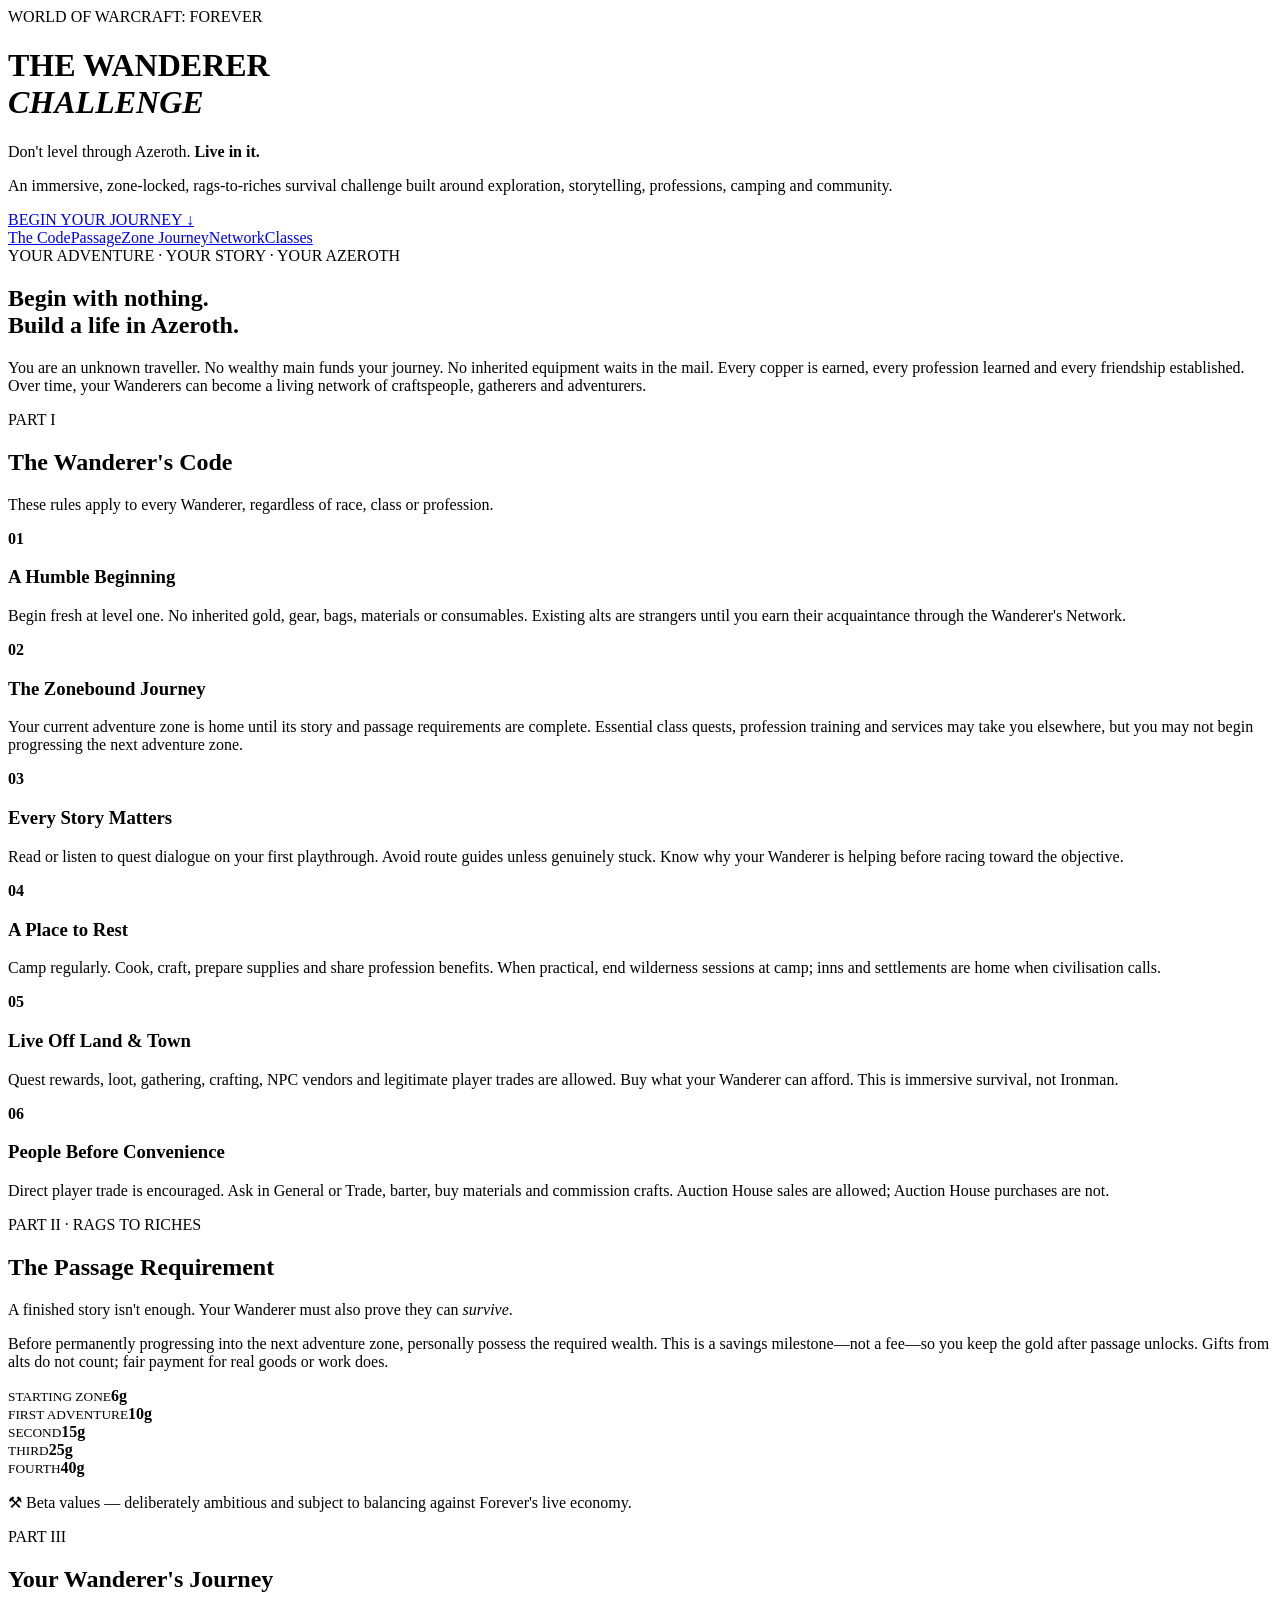
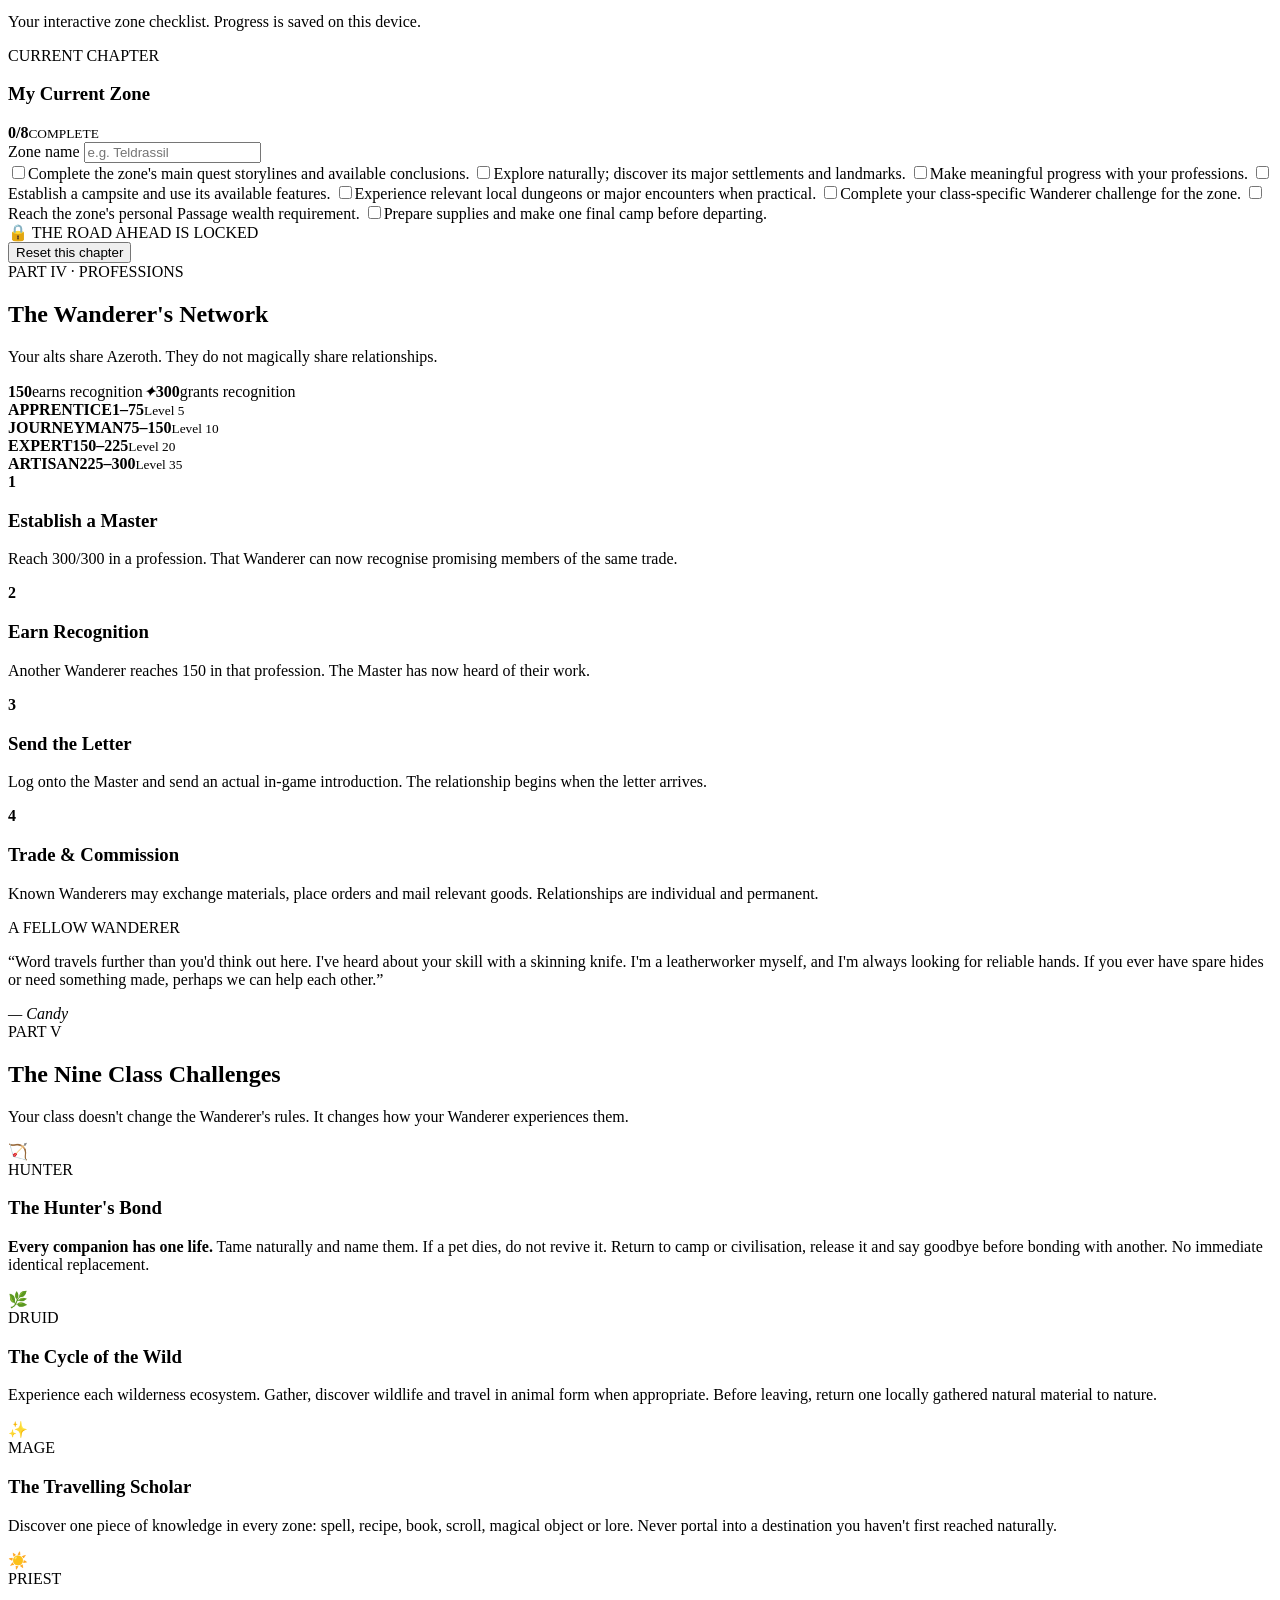
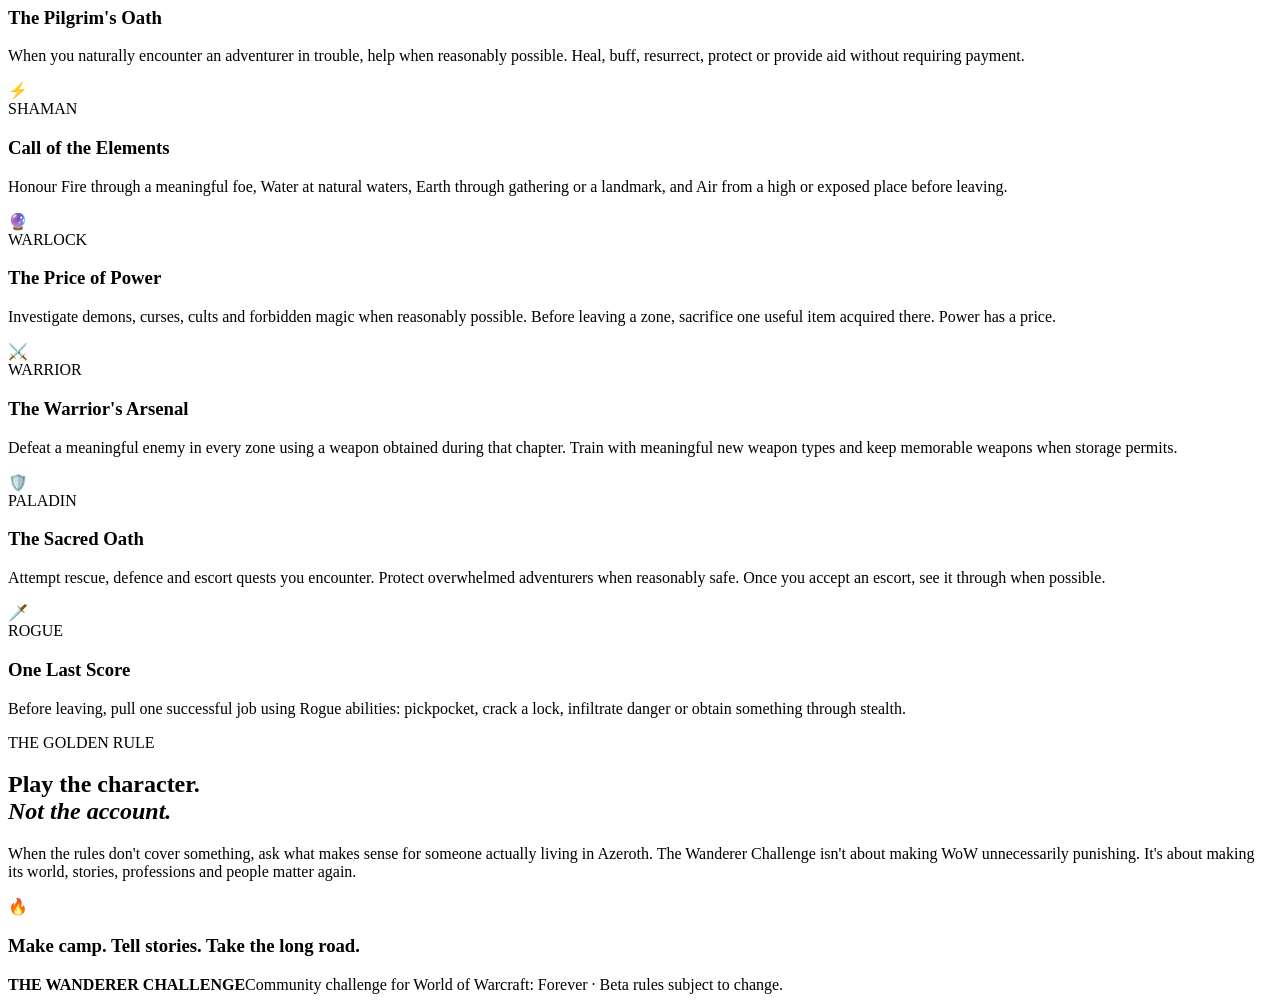
==== index.html @ e0716d0b "Build Wanderer Challenge website" ====
<!doctype html>
<html lang="en"><head><meta charset="utf-8"><meta name="viewport" content="width=device-width,initial-scale=1">
<title>WoW Forever: The Wanderer Challenge</title><meta name="description" content="An immersive, zone-locked, rags-to-riches World of Warcraft: Forever challenge.">
<link rel="stylesheet" href="style.css"></head>
<body>
<header class="hero"><div class="heroShade"></div><div class="heroInner"><span class="eyebrow">WORLD OF WARCRAFT: FOREVER</span><h1>THE WANDERER<br><i>CHALLENGE</i></h1><p class="tag">Don't level through Azeroth. <b>Live in it.</b></p><p class="lede">An immersive, zone-locked, rags-to-riches survival challenge built around exploration, storytelling, professions, camping and community.</p><a class="cta" href="#code">BEGIN YOUR JOURNEY ↓</a></div></header>
<nav><a href="#code">The Code</a><a href="#passage">Passage</a><a href="#journey">Zone Journey</a><a href="#network">Network</a><a href="#classes">Classes</a></nav>
<main>
<section class="intro"><div><span class="kicker">YOUR ADVENTURE · YOUR STORY · YOUR AZEROTH</span><h2>Begin with nothing.<br>Build a life in Azeroth.</h2></div><p>You are an unknown traveller. No wealthy main funds your journey. No inherited equipment waits in the mail. Every copper is earned, every profession learned and every friendship established. Over time, your Wanderers can become a living network of craftspeople, gatherers and adventurers.</p></section>

<section id="code"><div class="sectionHead"><span>PART I</span><h2>The Wanderer's Code</h2><p>These rules apply to every Wanderer, regardless of race, class or profession.</p></div>
<div class="rules">
<article><b>01</b><h3>A Humble Beginning</h3><p>Begin fresh at level one. No inherited gold, gear, bags, materials or consumables. Existing alts are strangers until you earn their acquaintance through the Wanderer's Network.</p></article>
<article><b>02</b><h3>The Zonebound Journey</h3><p>Your current adventure zone is home until its story and passage requirements are complete. Essential class quests, profession training and services may take you elsewhere, but you may not begin progressing the next adventure zone.</p></article>
<article><b>03</b><h3>Every Story Matters</h3><p>Read or listen to quest dialogue on your first playthrough. Avoid route guides unless genuinely stuck. Know why your Wanderer is helping before racing toward the objective.</p></article>
<article><b>04</b><h3>A Place to Rest</h3><p>Camp regularly. Cook, craft, prepare supplies and share profession benefits. When practical, end wilderness sessions at camp; inns and settlements are home when civilisation calls.</p></article>
<article><b>05</b><h3>Live Off Land & Town</h3><p>Quest rewards, loot, gathering, crafting, NPC vendors and legitimate player trades are allowed. Buy what your Wanderer can afford. This is immersive survival, not Ironman.</p></article>
<article><b>06</b><h3>People Before Convenience</h3><p>Direct player trade is encouraged. Ask in General or Trade, barter, buy materials and commission crafts. Auction House sales are allowed; Auction House purchases are not.</p></article>
</div></section>

<section id="passage" class="panel gold"><div class="sectionHead"><span>PART II · RAGS TO RICHES</span><h2>The Passage Requirement</h2></div><p class="big">A finished story isn't enough. Your Wanderer must also prove they can <em>survive</em>.</p><p>Before permanently progressing into the next adventure zone, personally possess the required wealth. This is a savings milestone—not a fee—so you keep the gold after passage unlocks. Gifts from alts do not count; fair payment for real goods or work does.</p>
<div class="wealth"><div><small>STARTING ZONE</small><strong>6g</strong></div><div><small>FIRST ADVENTURE</small><strong>10g</strong></div><div><small>SECOND</small><strong>15g</strong></div><div><small>THIRD</small><strong>25g</strong></div><div><small>FOURTH</small><strong>40g</strong></div></div><p class="note">⚒ Beta values — deliberately ambitious and subject to balancing against Forever's live economy.</p></section>

<section id="journey"><div class="sectionHead"><span>PART III</span><h2>Your Wanderer's Journey</h2><p>Your interactive zone checklist. Progress is saved on this device.</p></div>
<div class="tracker"><div class="trackerTop"><div><span>CURRENT CHAPTER</span><h3 id="zoneTitle">My Current Zone</h3></div><div class="ring"><strong id="count">0/8</strong><small>COMPLETE</small></div></div>
<label class="zoneName">Zone name <input id="zoneInput" placeholder="e.g. Teldrassil"></label>
<div id="checks">
<label><input type="checkbox"><span>Complete the zone's main quest storylines and available conclusions.</span></label>
<label><input type="checkbox"><span>Explore naturally; discover its major settlements and landmarks.</span></label>
<label><input type="checkbox"><span>Make meaningful progress with your professions.</span></label>
<label><input type="checkbox"><span>Establish a campsite and use its available features.</span></label>
<label><input type="checkbox"><span>Experience relevant local dungeons or major encounters when practical.</span></label>
<label><input type="checkbox"><span>Complete your class-specific Wanderer challenge for the zone.</span></label>
<label><input type="checkbox"><span>Reach the zone's personal Passage wealth requirement.</span></label>
<label><input type="checkbox"><span>Prepare supplies and make one final camp before departing.</span></label>
</div><div id="unlock" class="locked">🔒 THE ROAD AHEAD IS LOCKED</div><button id="reset">Reset this chapter</button></div></section>

<section id="network" class="network"><div class="sectionHead"><span>PART IV · PROFESSIONS</span><h2>The Wanderer's Network</h2><p>Your alts share Azeroth. They do not magically share relationships.</p></div>
<div class="motto"><strong>150</strong><span>earns recognition</span><i>✦</i><strong>300</strong><span>grants recognition</span></div>
<div class="tiers"><div><b>APPRENTICE</b><strong>1–75</strong><small>Level 5</small></div><div><b>JOURNEYMAN</b><strong>75–150</strong><small>Level 10</small></div><div><b>EXPERT</b><strong>150–225</strong><small>Level 20</small></div><div><b>ARTISAN</b><strong>225–300</strong><small>Level 35</small></div></div>
<div class="steps"><article><b>1</b><h3>Establish a Master</h3><p>Reach 300/300 in a profession. That Wanderer can now recognise promising members of the same trade.</p></article><article><b>2</b><h3>Earn Recognition</h3><p>Another Wanderer reaches 150 in that profession. The Master has now heard of their work.</p></article><article><b>3</b><h3>Send the Letter</h3><p>Log onto the Master and send an actual in-game introduction. The relationship begins when the letter arrives.</p></article><article><b>4</b><h3>Trade & Commission</h3><p>Known Wanderers may exchange materials, place orders and mail relevant goods. Relationships are individual and permanent.</p></article></div>
<div class="letter"><span>A FELLOW WANDERER</span><p>“Word travels further than you'd think out here. I've heard about your skill with a skinning knife. I'm a leatherworker myself, and I'm always looking for reliable hands. If you ever have spare hides or need something made, perhaps we can help each other.”</p><em>— Candy</em></div></section>

<section id="classes"><div class="sectionHead"><span>PART V</span><h2>The Nine Class Challenges</h2><p>Your class doesn't change the Wanderer's rules. It changes how your Wanderer experiences them.</p></div>
<div class="classGrid">
<article><div>🏹</div><span>HUNTER</span><h3>The Hunter's Bond</h3><p><b>Every companion has one life.</b> Tame naturally and name them. If a pet dies, do not revive it. Return to camp or civilisation, release it and say goodbye before bonding with another. No immediate identical replacement.</p></article>
<article><div>🌿</div><span>DRUID</span><h3>The Cycle of the Wild</h3><p>Experience each wilderness ecosystem. Gather, discover wildlife and travel in animal form when appropriate. Before leaving, return one locally gathered natural material to nature.</p></article>
<article><div>✨</div><span>MAGE</span><h3>The Travelling Scholar</h3><p>Discover one piece of knowledge in every zone: spell, recipe, book, scroll, magical object or lore. Never portal into a destination you haven't first reached naturally.</p></article>
<article><div>☀️</div><span>PRIEST</span><h3>The Pilgrim's Oath</h3><p>When you naturally encounter an adventurer in trouble, help when reasonably possible. Heal, buff, resurrect, protect or provide aid without requiring payment.</p></article>
<article><div>⚡</div><span>SHAMAN</span><h3>Call of the Elements</h3><p>Honour Fire through a meaningful foe, Water at natural waters, Earth through gathering or a landmark, and Air from a high or exposed place before leaving.</p></article>
<article><div>🔮</div><span>WARLOCK</span><h3>The Price of Power</h3><p>Investigate demons, curses, cults and forbidden magic when reasonably possible. Before leaving a zone, sacrifice one useful item acquired there. Power has a price.</p></article>
<article><div>⚔️</div><span>WARRIOR</span><h3>The Warrior's Arsenal</h3><p>Defeat a meaningful enemy in every zone using a weapon obtained during that chapter. Train with meaningful new weapon types and keep memorable weapons when storage permits.</p></article>
<article><div>🛡️</div><span>PALADIN</span><h3>The Sacred Oath</h3><p>Attempt rescue, defence and escort quests you encounter. Protect overwhelmed adventurers when reasonably safe. Once you accept an escort, see it through when possible.</p></article>
<article><div>🗡️</div><span>ROGUE</span><h3>One Last Score</h3><p>Before leaving, pull one successful job using Rogue abilities: pickpocket, crack a lock, infiltrate danger or obtain something through stealth.</p></article>
</div></section>

<section class="final"><span>THE GOLDEN RULE</span><h2>Play the character.<br><i>Not the account.</i></h2><p>When the rules don't cover something, ask what makes sense for someone actually living in Azeroth. The Wanderer Challenge isn't about making WoW unnecessarily punishing. It's about making its world, stories, professions and people matter again.</p><div>🔥</div><h3>Make camp. Tell stories. Take the long road.</h3></section>
</main><footer><b>THE WANDERER CHALLENGE</b><span>Community challenge for World of Warcraft: Forever · Beta rules subject to change.</span></footer>
<script src="script.js"></script></body></html>
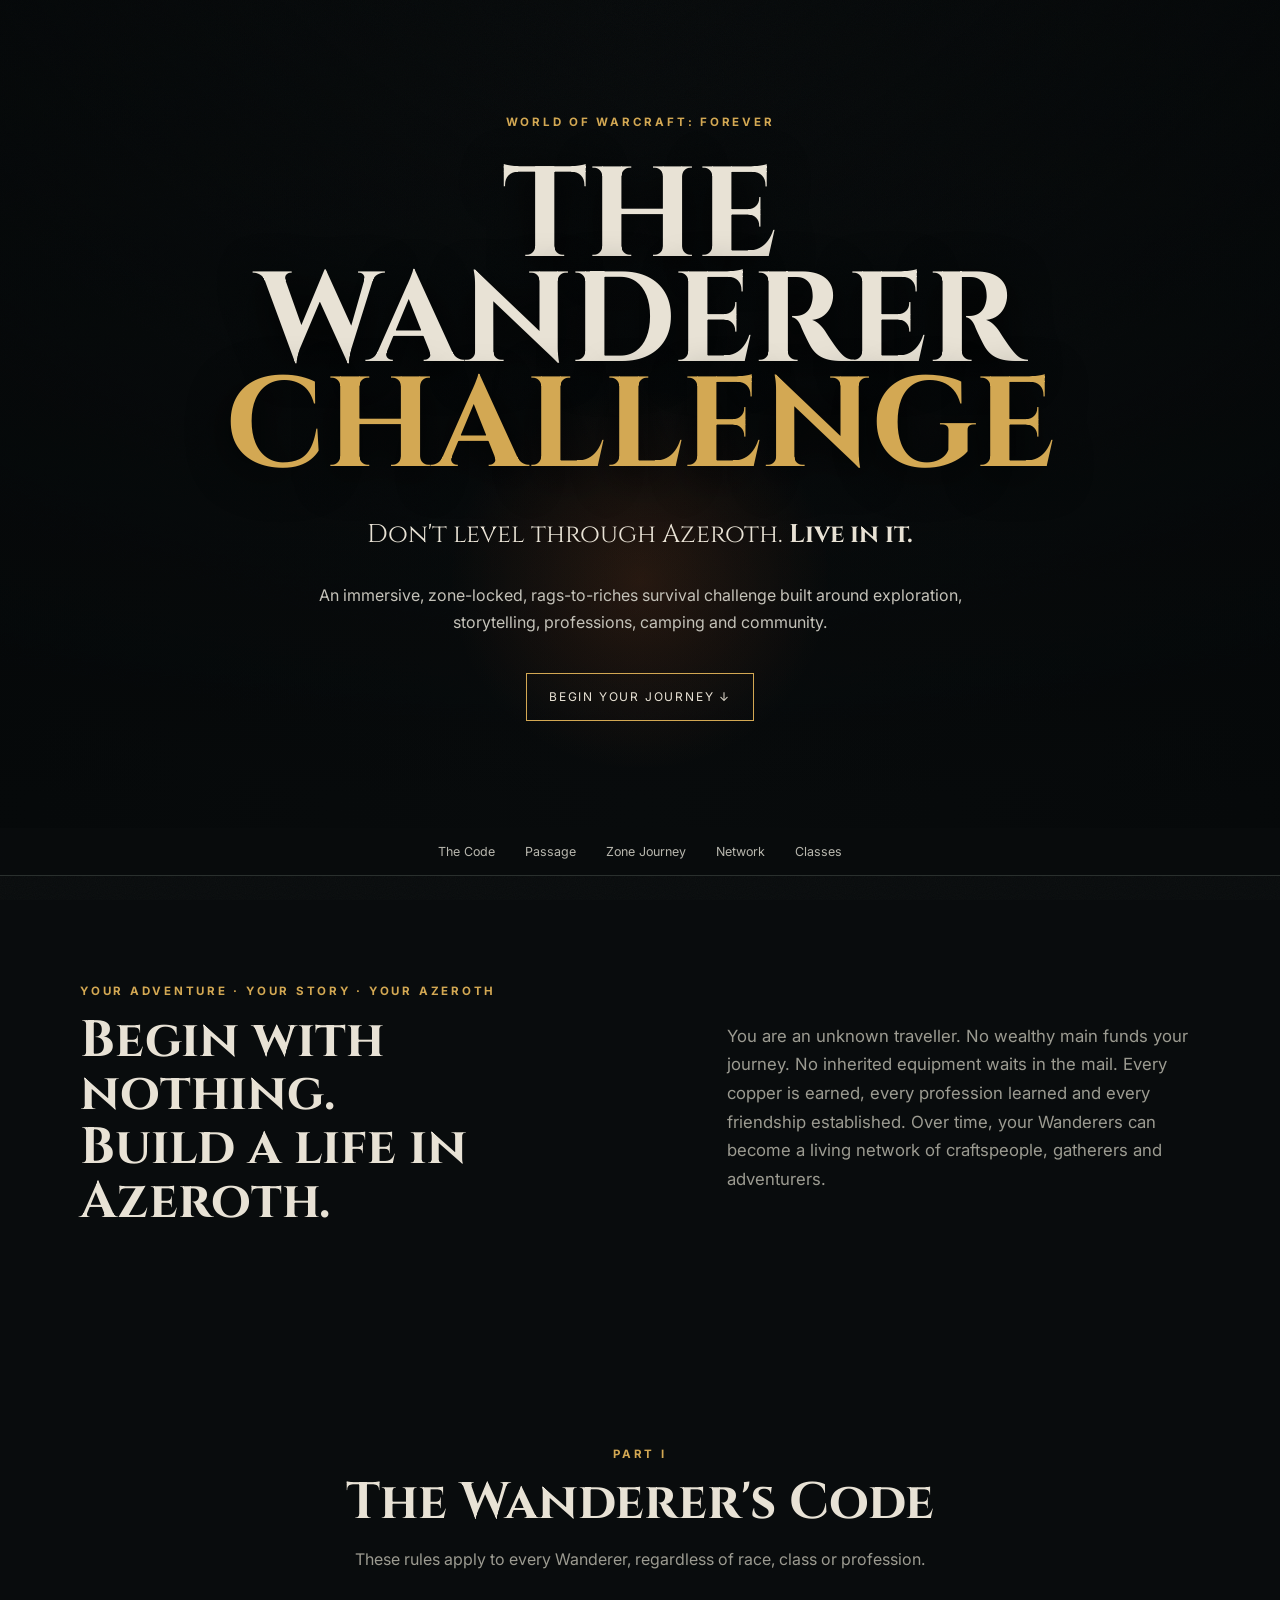
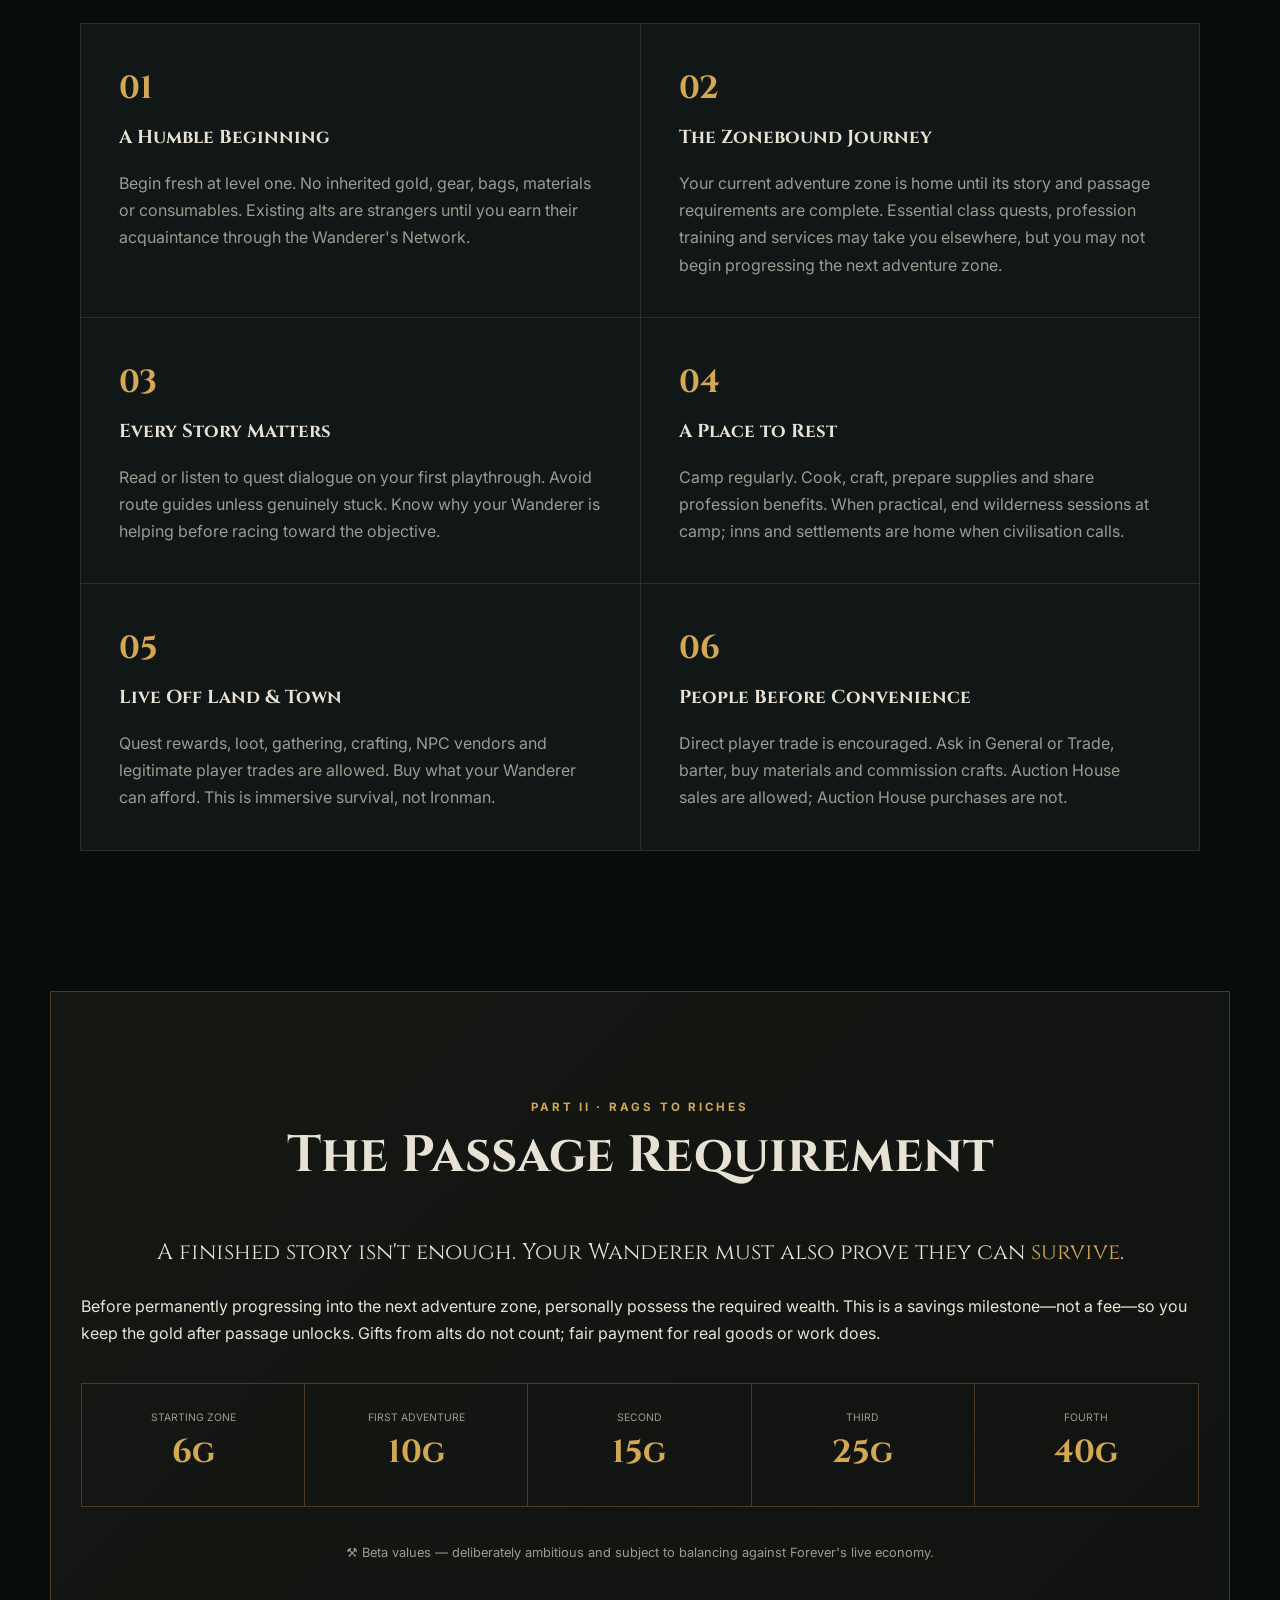
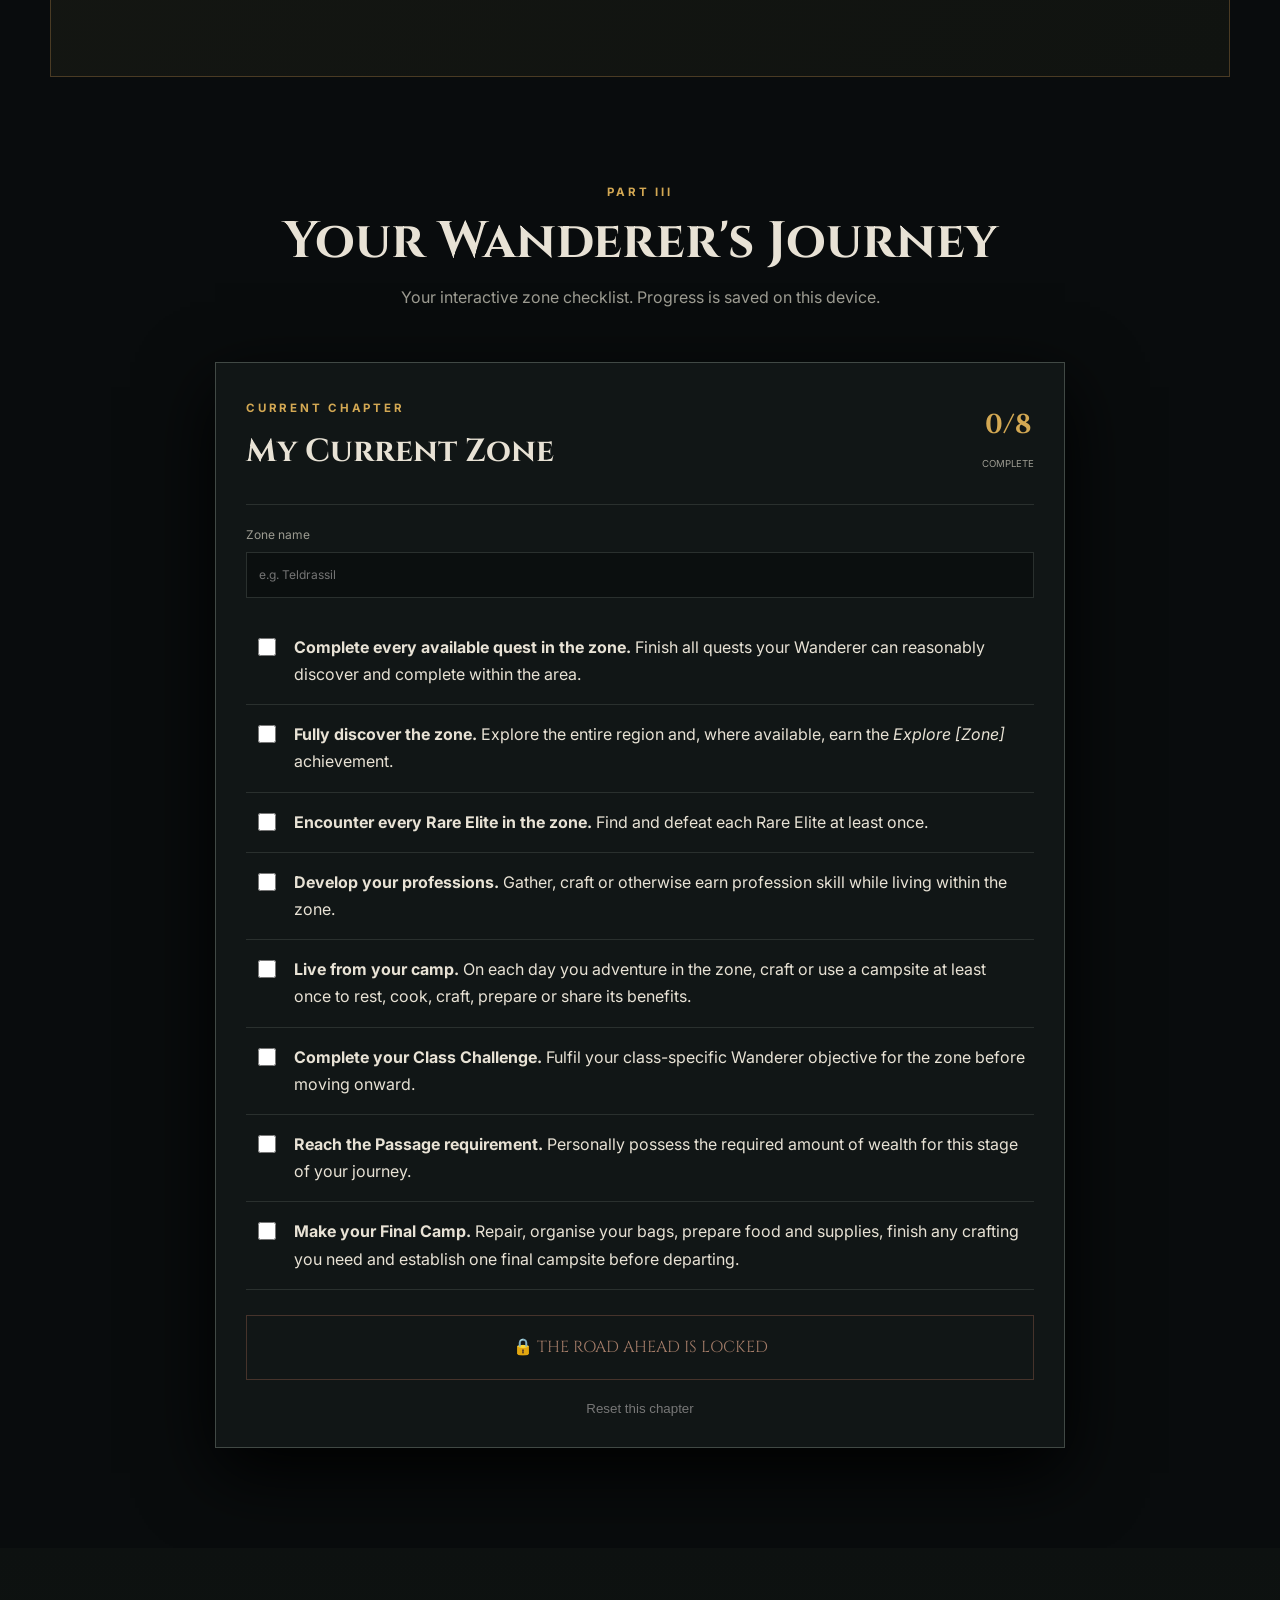
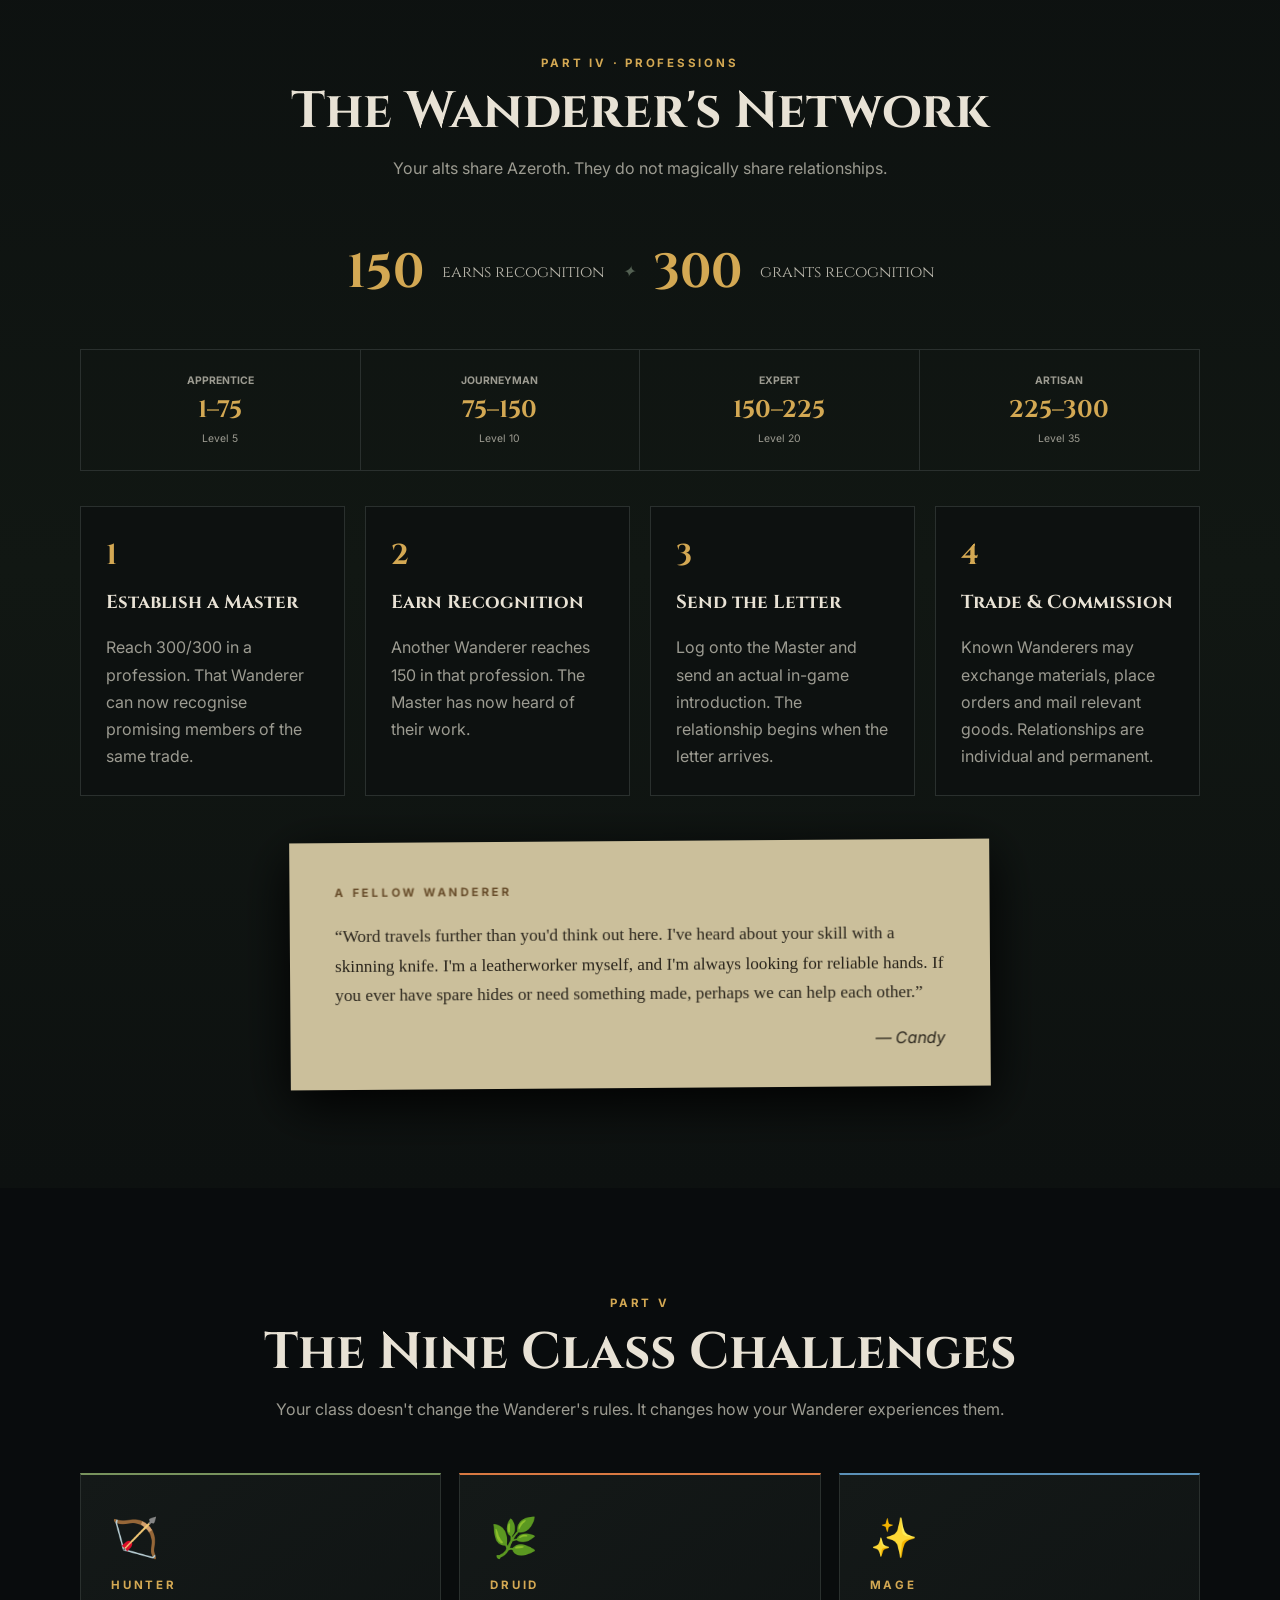
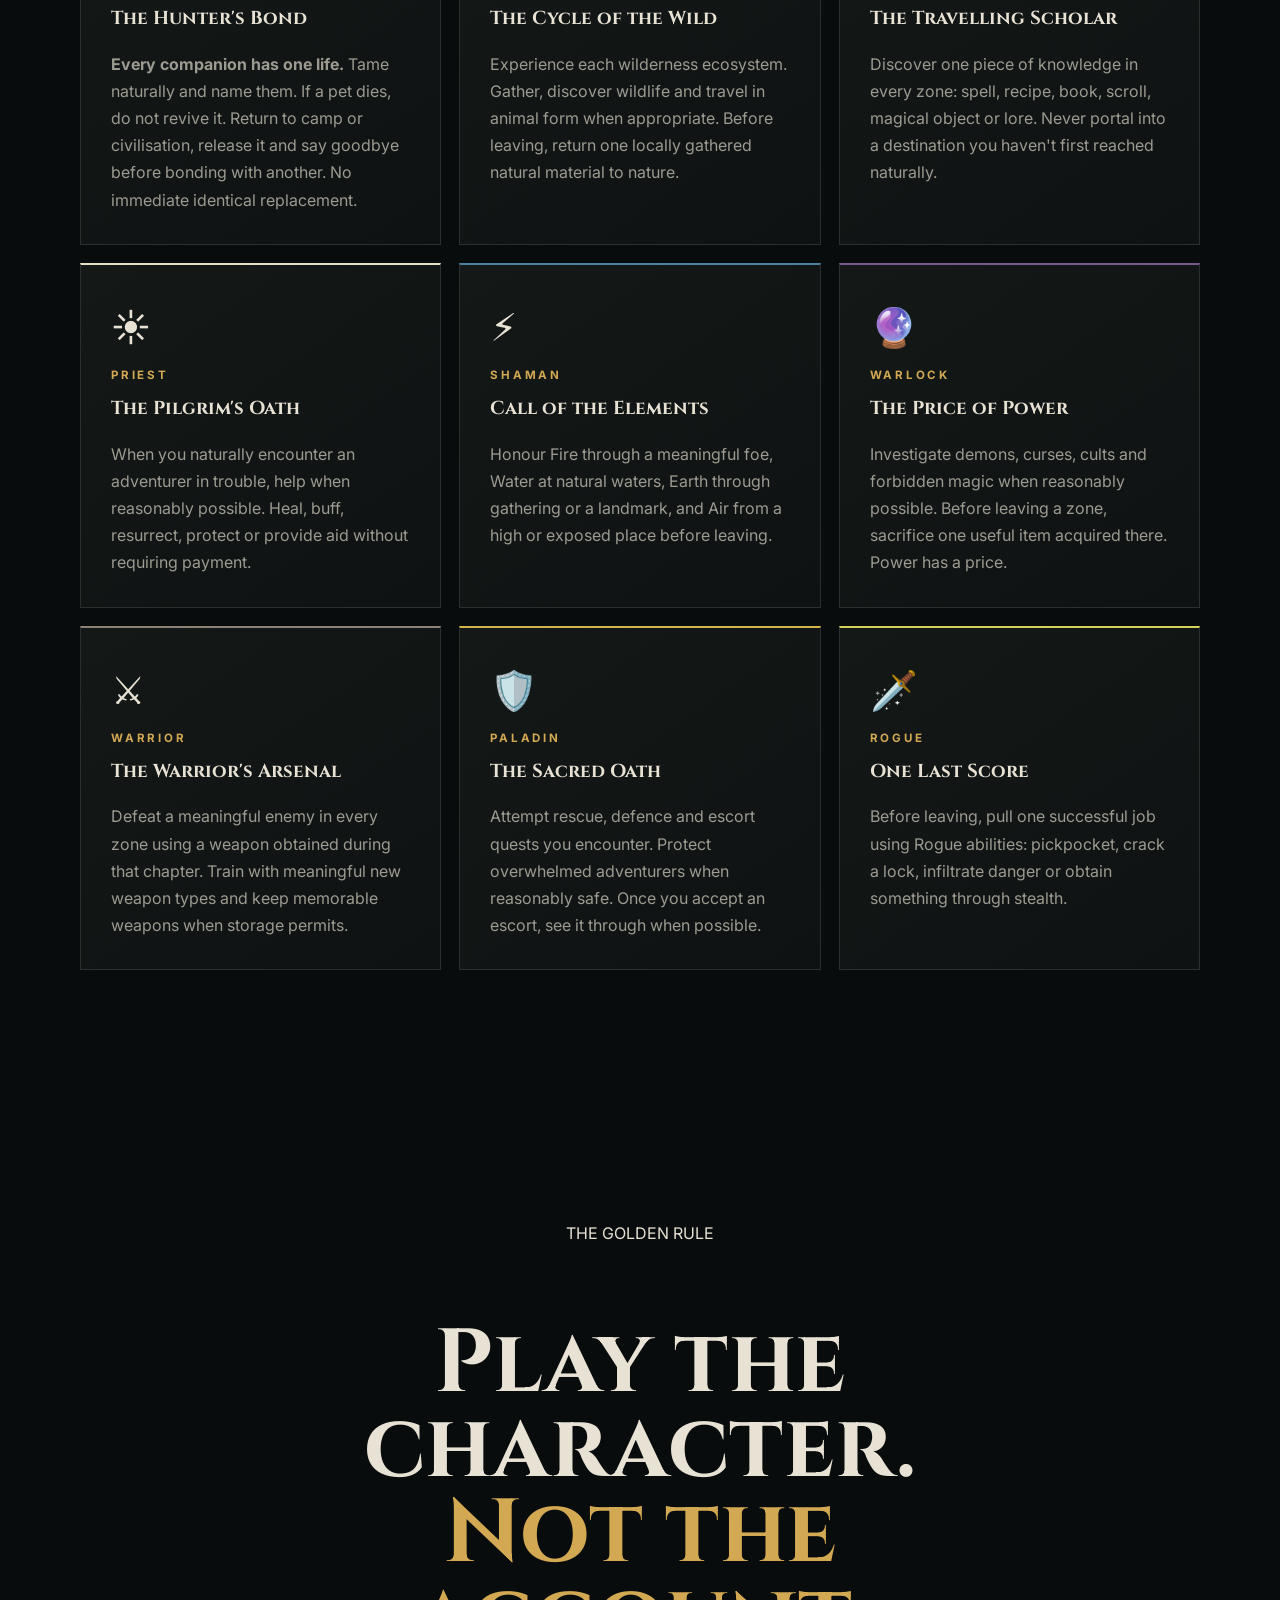
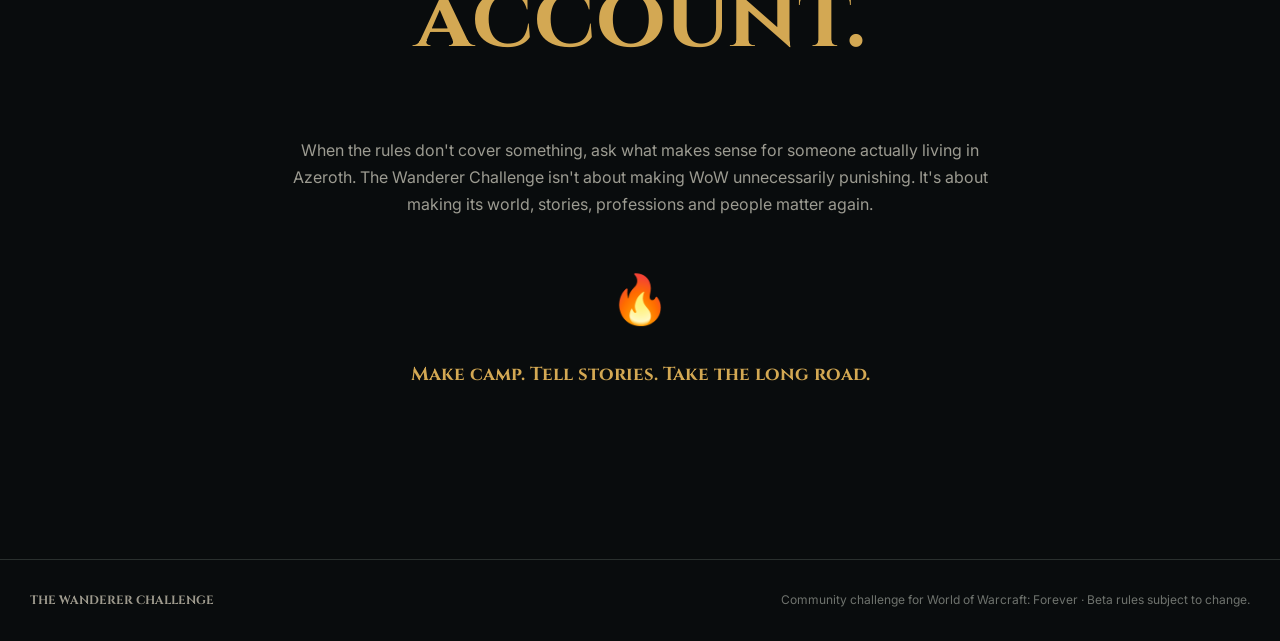
==== commit a9c7b6fb: "Refine zone journey passage objectives" ====
--- a/index.html
+++ b/index.html
@@ -25,14 +25,14 @@
 <div class="tracker"><div class="trackerTop"><div><span>CURRENT CHAPTER</span><h3 id="zoneTitle">My Current Zone</h3></div><div class="ring"><strong id="count">0/8</strong><small>COMPLETE</small></div></div>
 <label class="zoneName">Zone name <input id="zoneInput" placeholder="e.g. Teldrassil"></label>
 <div id="checks">
-<label><input type="checkbox"><span>Complete the zone's main quest storylines and available conclusions.</span></label>
-<label><input type="checkbox"><span>Explore naturally; discover its major settlements and landmarks.</span></label>
-<label><input type="checkbox"><span>Make meaningful progress with your professions.</span></label>
-<label><input type="checkbox"><span>Establish a campsite and use its available features.</span></label>
-<label><input type="checkbox"><span>Experience relevant local dungeons or major encounters when practical.</span></label>
-<label><input type="checkbox"><span>Complete your class-specific Wanderer challenge for the zone.</span></label>
-<label><input type="checkbox"><span>Reach the zone's personal Passage wealth requirement.</span></label>
-<label><input type="checkbox"><span>Prepare supplies and make one final camp before departing.</span></label>
+<label><input type="checkbox"><span><b>Complete every available quest in the zone.</b> Finish all quests your Wanderer can reasonably discover and complete within the area.</span></label>
+<label><input type="checkbox"><span><b>Fully discover the zone.</b> Explore the entire region and, where available, earn the <em>Explore [Zone]</em> achievement.</span></label>
+<label><input type="checkbox"><span><b>Encounter every Rare Elite in the zone.</b> Find and defeat each Rare Elite at least once.</span></label>
+<label><input type="checkbox"><span><b>Develop your professions.</b> Gather, craft or otherwise earn profession skill while living within the zone.</span></label>
+<label><input type="checkbox"><span><b>Live from your camp.</b> On each day you adventure in the zone, craft or use a campsite at least once to rest, cook, craft, prepare or share its benefits.</span></label>
+<label><input type="checkbox"><span><b>Complete your Class Challenge.</b> Fulfil your class-specific Wanderer objective for the zone before moving onward.</span></label>
+<label><input type="checkbox"><span><b>Reach the Passage requirement.</b> Personally possess the required amount of wealth for this stage of your journey.</span></label>
+<label><input type="checkbox"><span><b>Make your Final Camp.</b> Repair, organise your bags, prepare food and supplies, finish any crafting you need and establish one final campsite before departing.</span></label>
 </div><div id="unlock" class="locked">🔒 THE ROAD AHEAD IS LOCKED</div><button id="reset">Reset this chapter</button></div></section>
 
 <section id="network" class="network"><div class="sectionHead"><span>PART IV · PROFESSIONS</span><h2>The Wanderer's Network</h2><p>Your alts share Azeroth. They do not magically share relationships.</p></div>
--- a/style.css
+++ b/style.css
@@ -0,0 +1,8 @@
+@import url('https://fonts.googleapis.com/css2?family=Cinzel:wght@500;600;700&family=Inter:wght@400;500;600;700&display=swap');
+:root{--bg:#090c0d;--paper:#111616;--paper2:#151b1a;--ink:#e8e2d5;--muted:#9c9b91;--gold:#d3a853;--rust:#a94e2e;--green:#60725d;--line:#2a302e}
+*{box-sizing:border-box}html{scroll-behavior:smooth}body{margin:0;background:var(--bg);color:var(--ink);font-family:Inter,system-ui,sans-serif;line-height:1.7}body:before{content:"";position:fixed;inset:0;pointer-events:none;opacity:.05;background-image:url("data:image/svg+xml,%3Csvg xmlns='http://www.w3.org/2000/svg' width='120' height='120'%3E%3Cfilter id='n'%3E%3CfeTurbulence type='fractalNoise' baseFrequency='.9' numOctaves='3' stitchTiles='stitch'/%3E%3C/filter%3E%3Crect width='100%25' height='100%25' filter='url(%23n)' opacity='.7'/%3E%3C/svg%3E")}
+.hero{min-height:92vh;display:grid;place-items:center;text-align:center;position:relative;background:radial-gradient(circle at 50% 70%,rgba(176,86,38,.23),transparent 22%),linear-gradient(180deg,rgba(4,7,8,.12),#090c0d 96%),url('https://images.unsplash.com/photo-1511497584788-876760111969?auto=format&fit=crop&w=2000&q=85') center/cover}.heroShade{position:absolute;inset:0;background:linear-gradient(90deg,rgba(4,7,8,.62),rgba(4,7,8,.2),rgba(4,7,8,.62))}.heroInner{position:relative;max-width:950px;padding:80px 24px}.eyebrow,.kicker,.sectionHead span,.classGrid span,.trackerTop span,.letter>span{letter-spacing:.24em;color:var(--gold);font-size:.72rem;font-weight:700}.hero h1,.sectionHead h2,.intro h2,.final h2{font-family:Cinzel,serif}.hero h1{font-size:clamp(3.5rem,10vw,8rem);line-height:.82;margin:.25em 0;text-shadow:0 8px 40px #000}.hero h1 i,.final h2 i{color:var(--gold);font-style:normal}.tag{font-family:Cinzel,serif;font-size:clamp(1.1rem,2vw,1.6rem)}.lede{max-width:720px;margin:20px auto 36px;color:#c4c2b9}.cta{display:inline-block;border:1px solid var(--gold);padding:13px 22px;color:var(--ink);text-decoration:none;font-size:.75rem;letter-spacing:.15em}.cta:hover{background:var(--gold);color:#111}nav{position:sticky;top:0;z-index:5;display:flex;justify-content:center;gap:30px;background:rgba(9,12,13,.94);backdrop-filter:blur(10px);border-bottom:1px solid var(--line);padding:13px}nav a{color:#b8b7ae;text-decoration:none;font-size:.78rem}nav a:hover{color:var(--gold)}
+main>section{max-width:1180px;margin:auto;padding:100px 30px}.intro{display:grid;grid-template-columns:1.2fr 1fr;gap:80px;align-items:center}.intro h2,.sectionHead h2{font-size:clamp(2.1rem,4vw,4rem);line-height:1.05;margin:.2em 0}.intro>p{color:var(--muted);font-size:1.05rem}.sectionHead{text-align:center;max-width:800px;margin:0 auto 50px}.sectionHead p{color:var(--muted)}.rules{display:grid;grid-template-columns:repeat(2,1fr);gap:1px;background:var(--line);border:1px solid var(--line)}.rules article{background:var(--paper);padding:38px}.rules article>b{font-family:Cinzel;color:var(--gold);font-size:2rem}.rules h3,.steps h3,.classGrid h3{font-family:Cinzel;margin:.3em 0}.rules p,.steps p,.classGrid p{color:var(--muted);margin-bottom:0}.panel{border:1px solid #4a3b24;background:linear-gradient(135deg,#151713,#101310);margin-top:40px!important}.big{font-family:Cinzel,serif;text-align:center;font-size:1.4rem}.big em{color:var(--gold);font-style:normal}.wealth{display:grid;grid-template-columns:repeat(5,1fr);border:1px solid #4a3b24;margin:35px 0}.wealth div{text-align:center;padding:25px 10px;border-right:1px solid #4a3b24}.wealth div:last-child{border:0}.wealth small{display:block;color:var(--muted);font-size:.65rem}.wealth strong{display:block;font-family:Cinzel;font-size:2rem;color:var(--gold)}.note{text-align:center;color:var(--muted);font-size:.8rem}
+.tracker{max-width:850px;margin:auto;border:1px solid #414945;background:var(--paper);padding:30px;box-shadow:0 25px 70px #000}.trackerTop{display:flex;justify-content:space-between;align-items:center;border-bottom:1px solid var(--line);padding-bottom:20px}.trackerTop h3{font-family:Cinzel;font-size:2rem;margin:5px 0}.ring{text-align:center}.ring strong{display:block;color:var(--gold);font-family:Cinzel;font-size:1.7rem}.ring small{font-size:.6rem;color:var(--muted)}.zoneName{display:block;color:var(--muted);font-size:.75rem;margin:20px 0}.zoneName input{width:100%;margin-top:6px;background:#0b0f0f;color:var(--ink);border:1px solid var(--line);padding:12px;font:inherit}.tracker #checks label{display:flex;gap:15px;padding:16px 8px;border-bottom:1px solid var(--line);cursor:pointer}.tracker input[type=checkbox]{accent-color:var(--gold);width:18px;height:18px;flex:none;margin-top:4px}.tracker label:has(input:checked) span{text-decoration:line-through;color:#6f746f}.locked{margin-top:25px;text-align:center;border:1px solid #46332b;padding:18px;color:#a57d69;font-family:Cinzel}.locked.open{border-color:#5f774d;color:#a9c58f;background:#11190f}.tracker button{display:block;margin:20px auto 0;background:none;color:#777;border:0;cursor:pointer}.network{max-width:none!important;background:linear-gradient(#0d1110,#111713,#0d1110)}.network>*{max-width:1120px;margin-left:auto;margin-right:auto}.motto{display:flex;align-items:center;justify-content:center;gap:18px;margin:35px auto;font-family:Cinzel}.motto strong{font-size:3rem;color:var(--gold)}.motto span{color:#b7b4a9}.motto i{color:#536052}.tiers{display:grid;grid-template-columns:repeat(4,1fr);border:1px solid var(--line)}.tiers div{padding:22px;text-align:center;border-right:1px solid var(--line)}.tiers div:last-child{border:0}.tiers b,.tiers small{display:block;color:var(--muted);font-size:.65rem}.tiers strong{font-family:Cinzel;color:var(--gold);font-size:1.5rem}.steps{display:grid;grid-template-columns:repeat(4,1fr);gap:20px;margin-top:35px}.steps article{background:#0d1110;border:1px solid var(--line);padding:25px}.steps article>b{color:var(--gold);font-family:Cinzel;font-size:1.8rem}.letter{max-width:700px!important;margin-top:45px!important;padding:35px 45px;background:#cbbf9b;color:#2a251c;transform:rotate(-.4deg);box-shadow:0 15px 50px #000}.letter>span{color:#684d2b}.letter p{font-family:Georgia,serif;font-size:1.08rem}.letter em{display:block;text-align:right}
+.classGrid{display:grid;grid-template-columns:repeat(3,1fr);gap:18px}.classGrid article{position:relative;background:linear-gradient(145deg,#141918,#0e1212);border:1px solid var(--line);padding:30px;min-height:320px;transition:.25s}.classGrid article:hover{transform:translateY(-5px);border-color:#665536}.classGrid article>div{font-size:2.4rem}.classGrid article:nth-child(1){border-top:2px solid #78935d}.classGrid article:nth-child(2){border-top:2px solid #d97942}.classGrid article:nth-child(3){border-top:2px solid #5b91b8}.classGrid article:nth-child(4){border-top:2px solid #e7dfc4}.classGrid article:nth-child(5){border-top:2px solid #4c80a1}.classGrid article:nth-child(6){border-top:2px solid #775a91}.classGrid article:nth-child(7){border-top:2px solid #8c8174}.classGrid article:nth-child(8){border-top:2px solid #d5b24b}.classGrid article:nth-child(9){border-top:2px solid #d5d05b}.final{text-align:center;max-width:900px!important;padding-top:150px!important;padding-bottom:150px!important}.final h2{font-size:clamp(3rem,7vw,6rem);line-height:.95}.final p{color:var(--muted);max-width:720px;margin:30px auto}.final>div{font-size:3rem;margin-top:40px}.final h3{font-family:Cinzel;color:var(--gold)}footer{border-top:1px solid var(--line);padding:30px;display:flex;justify-content:space-between;color:#6f736e;font-size:.75rem}footer b{font-family:Cinzel;color:#9e9a8d}
+@media(max-width:800px){nav{gap:14px;overflow:auto;justify-content:flex-start}.intro{grid-template-columns:1fr;gap:20px}.rules,.classGrid{grid-template-columns:1fr}.wealth{grid-template-columns:1fr 1fr}.wealth div{border-bottom:1px solid #4a3b24}.tiers,.steps{grid-template-columns:1fr 1fr}.motto{flex-wrap:wrap}.hero{min-height:80vh}main>section{padding:70px 18px}.letter{padding:28px}.tracker{padding:18px}footer{flex-direction:column;gap:8px}}
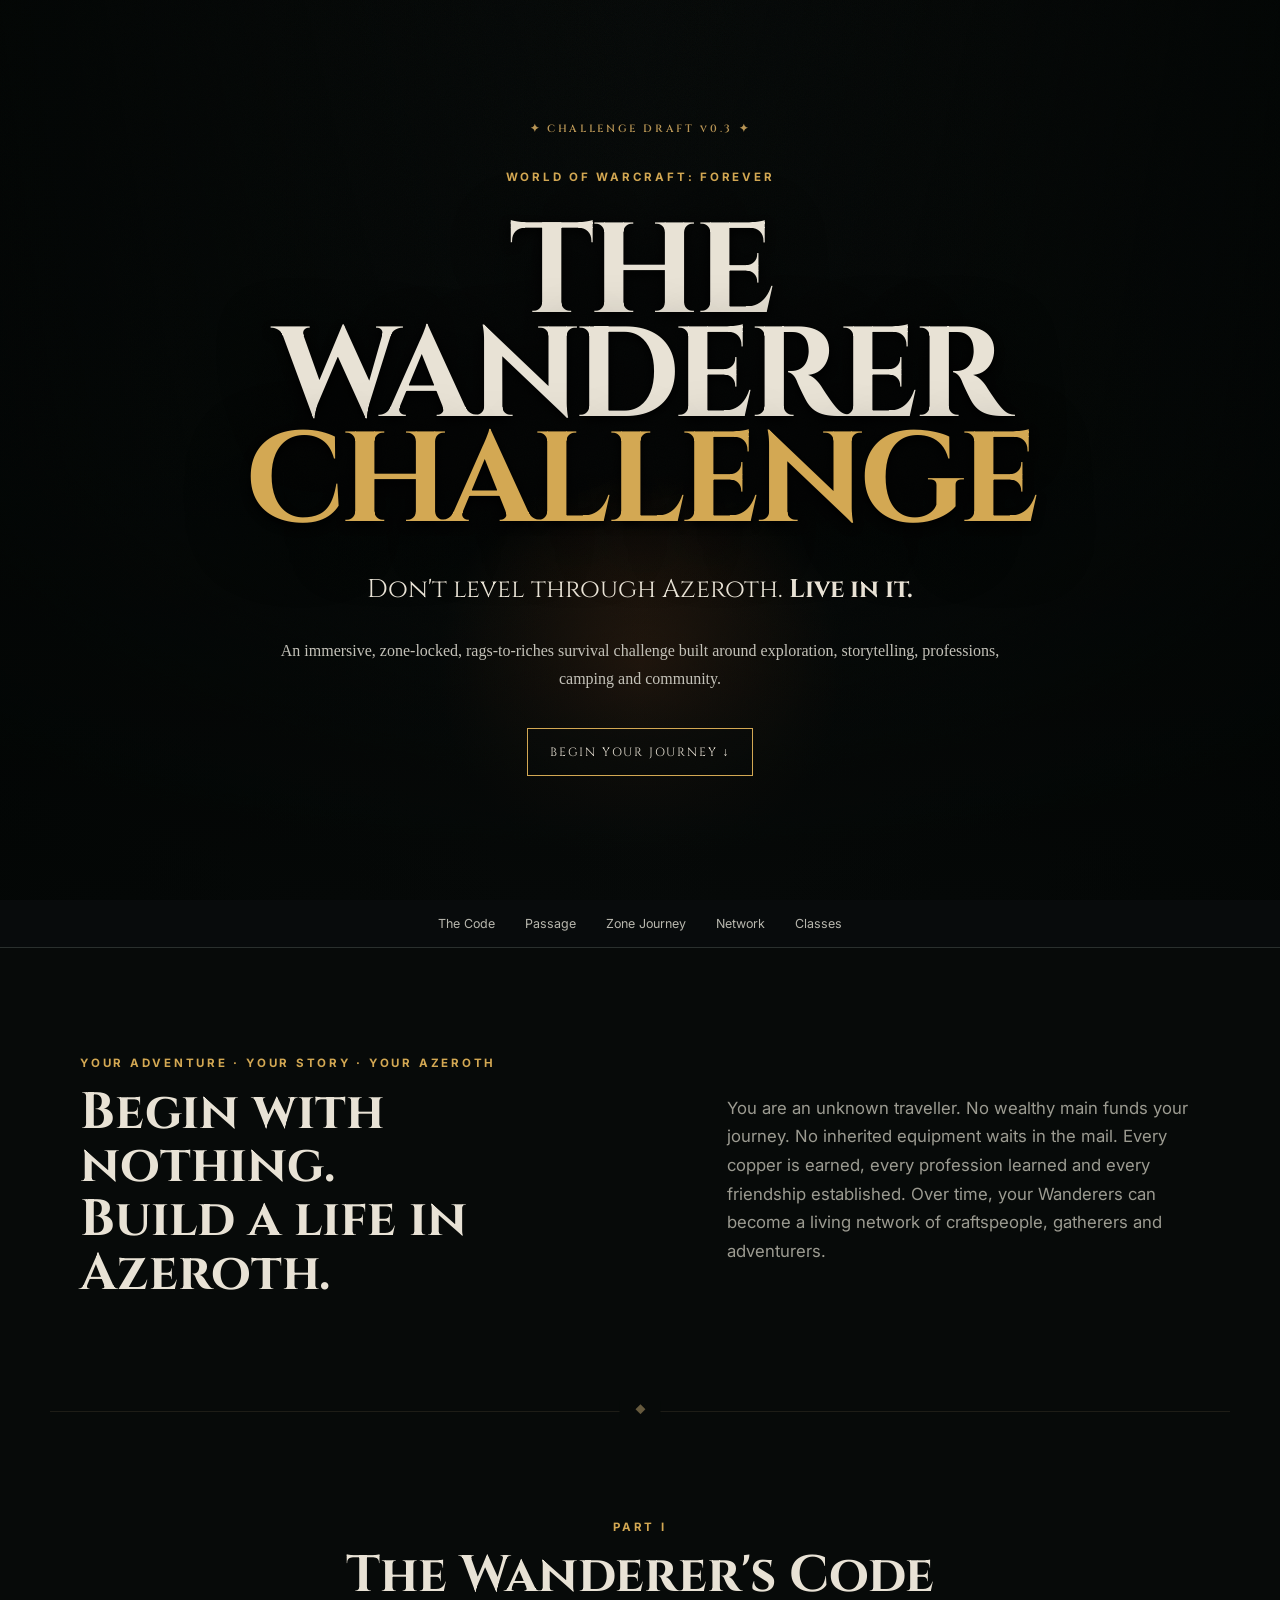
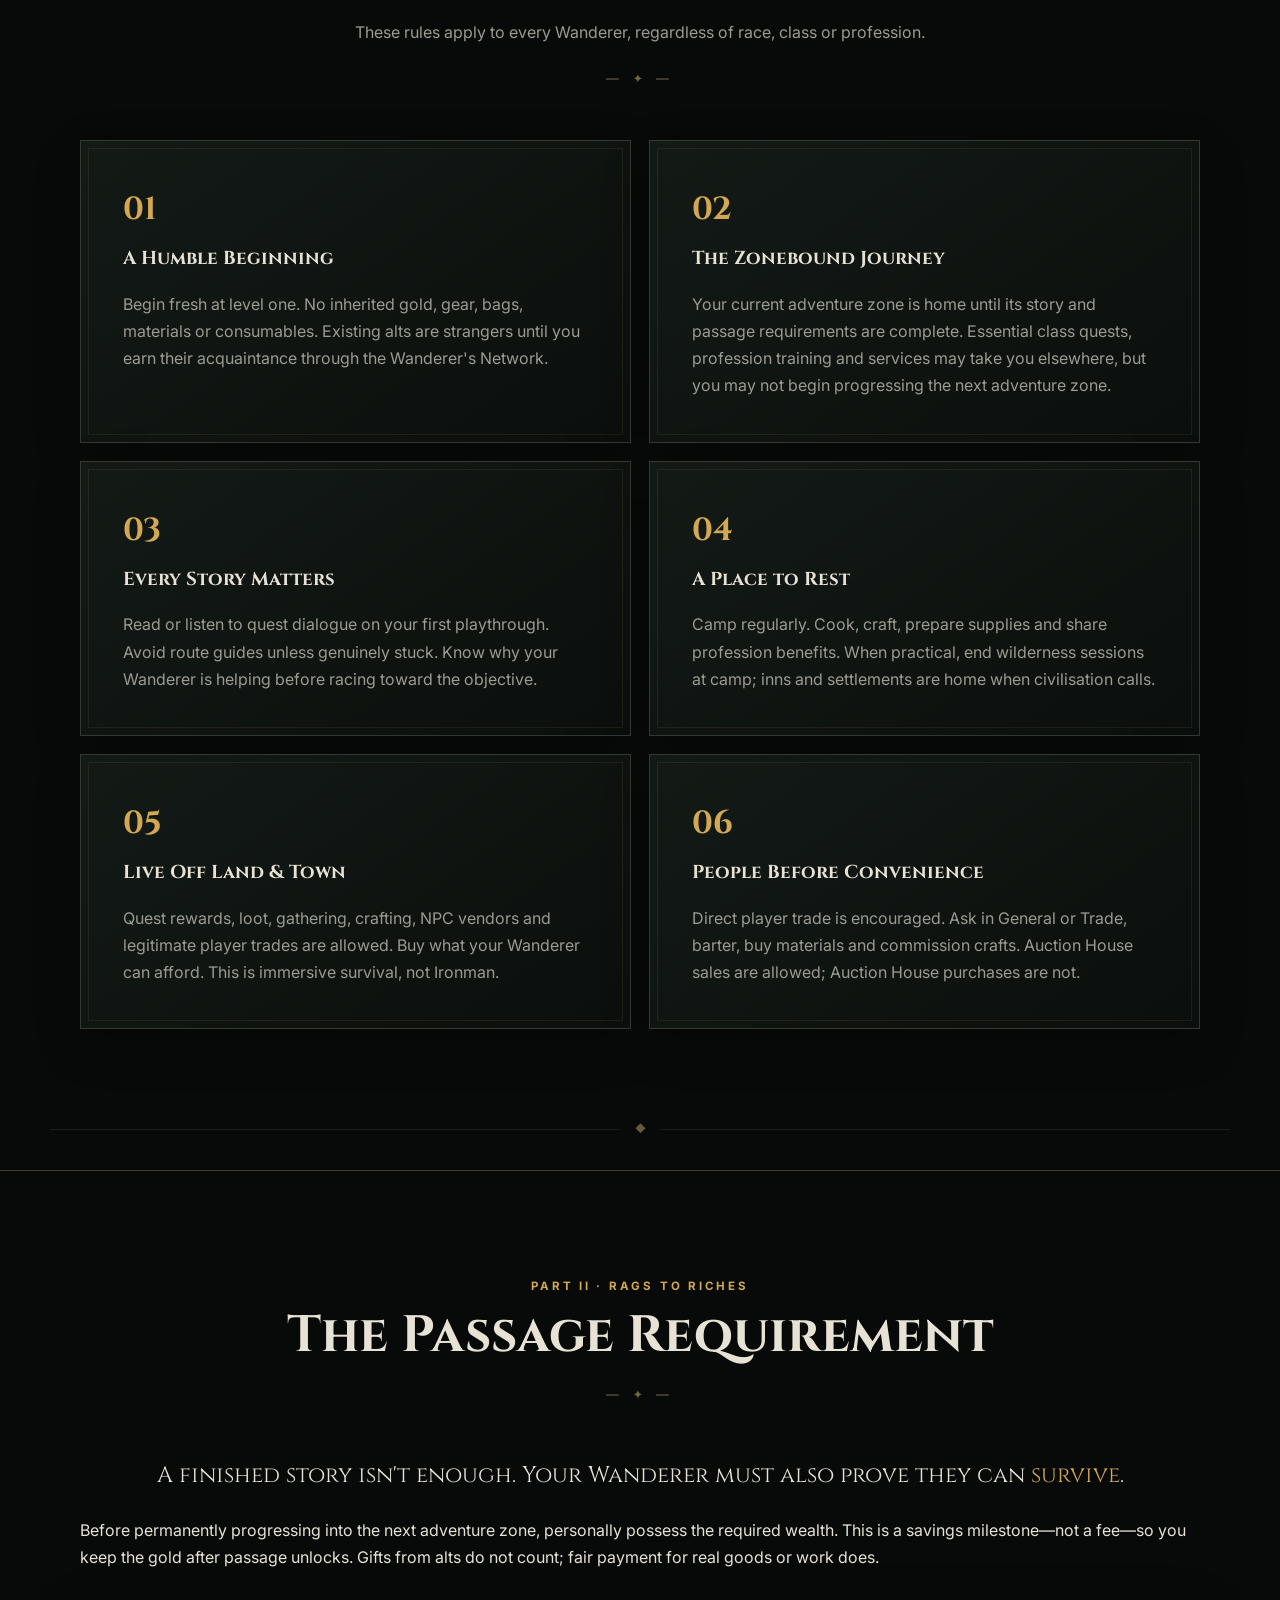
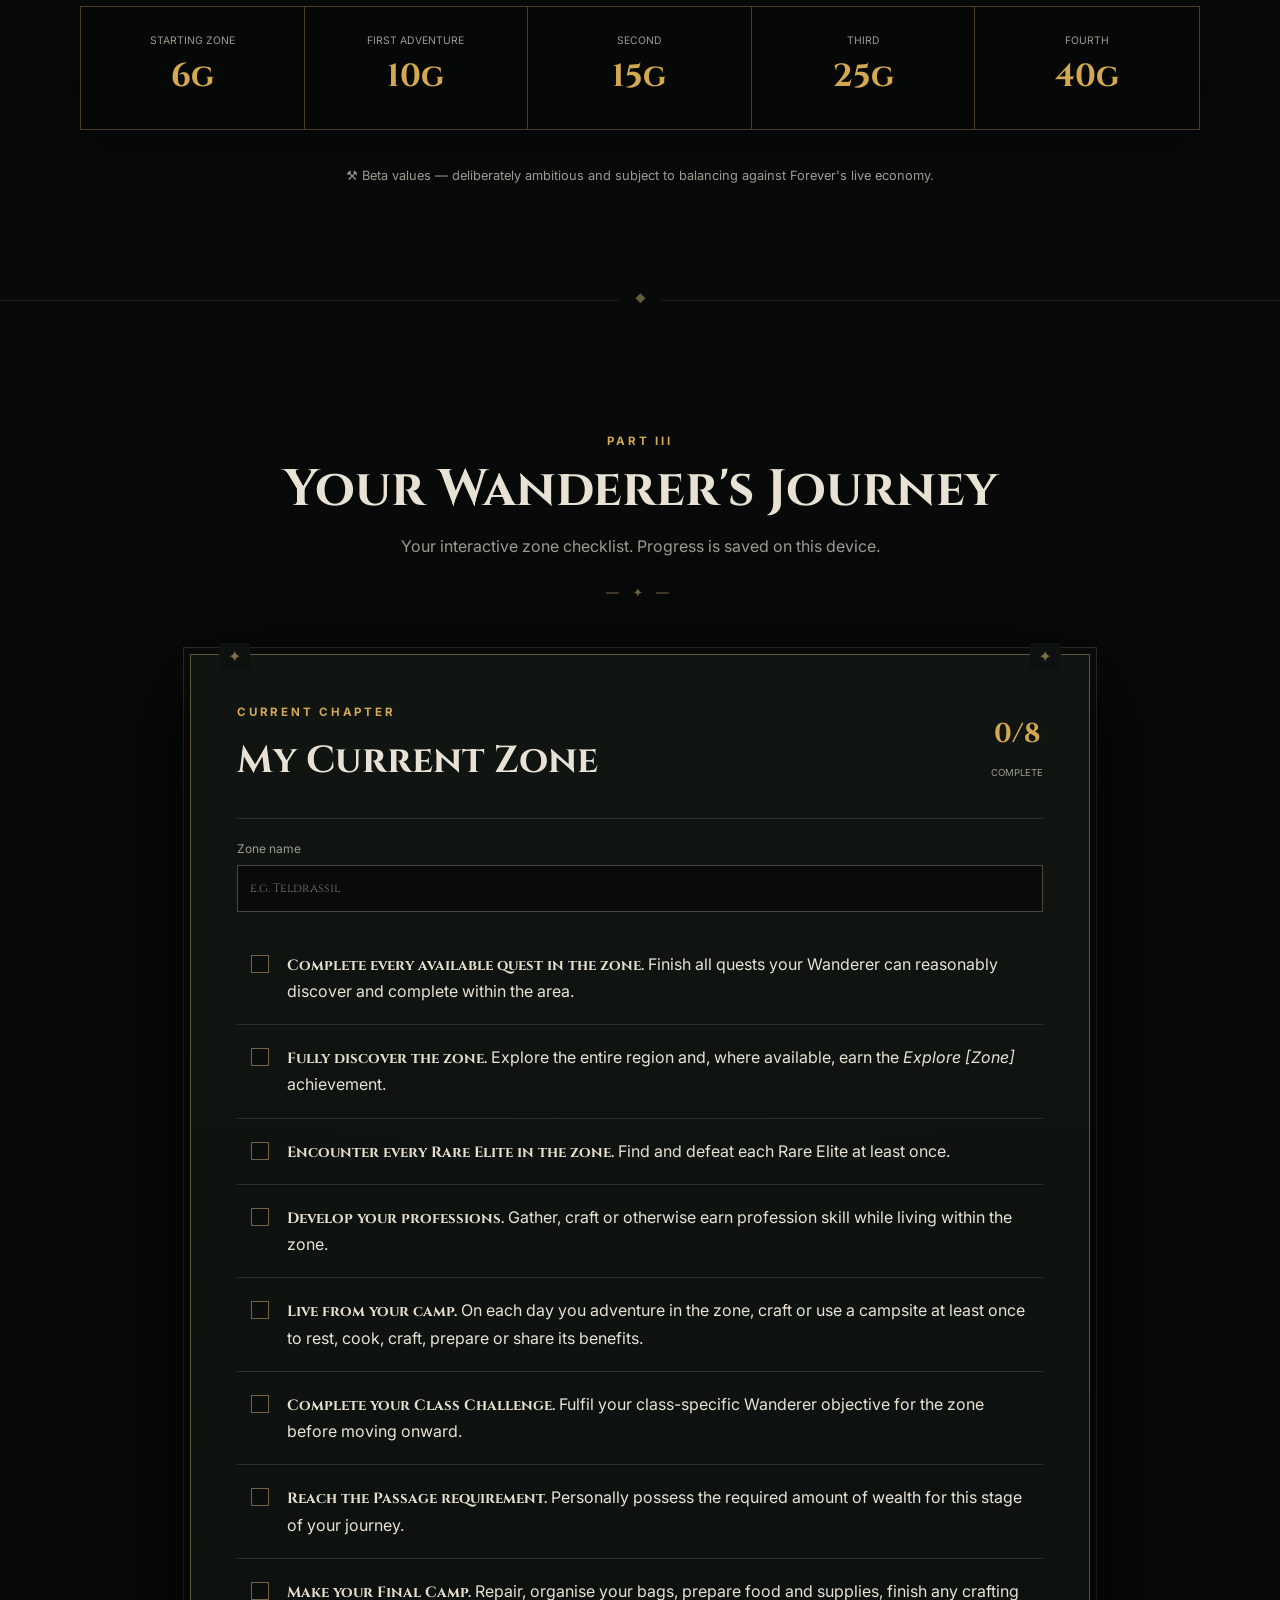
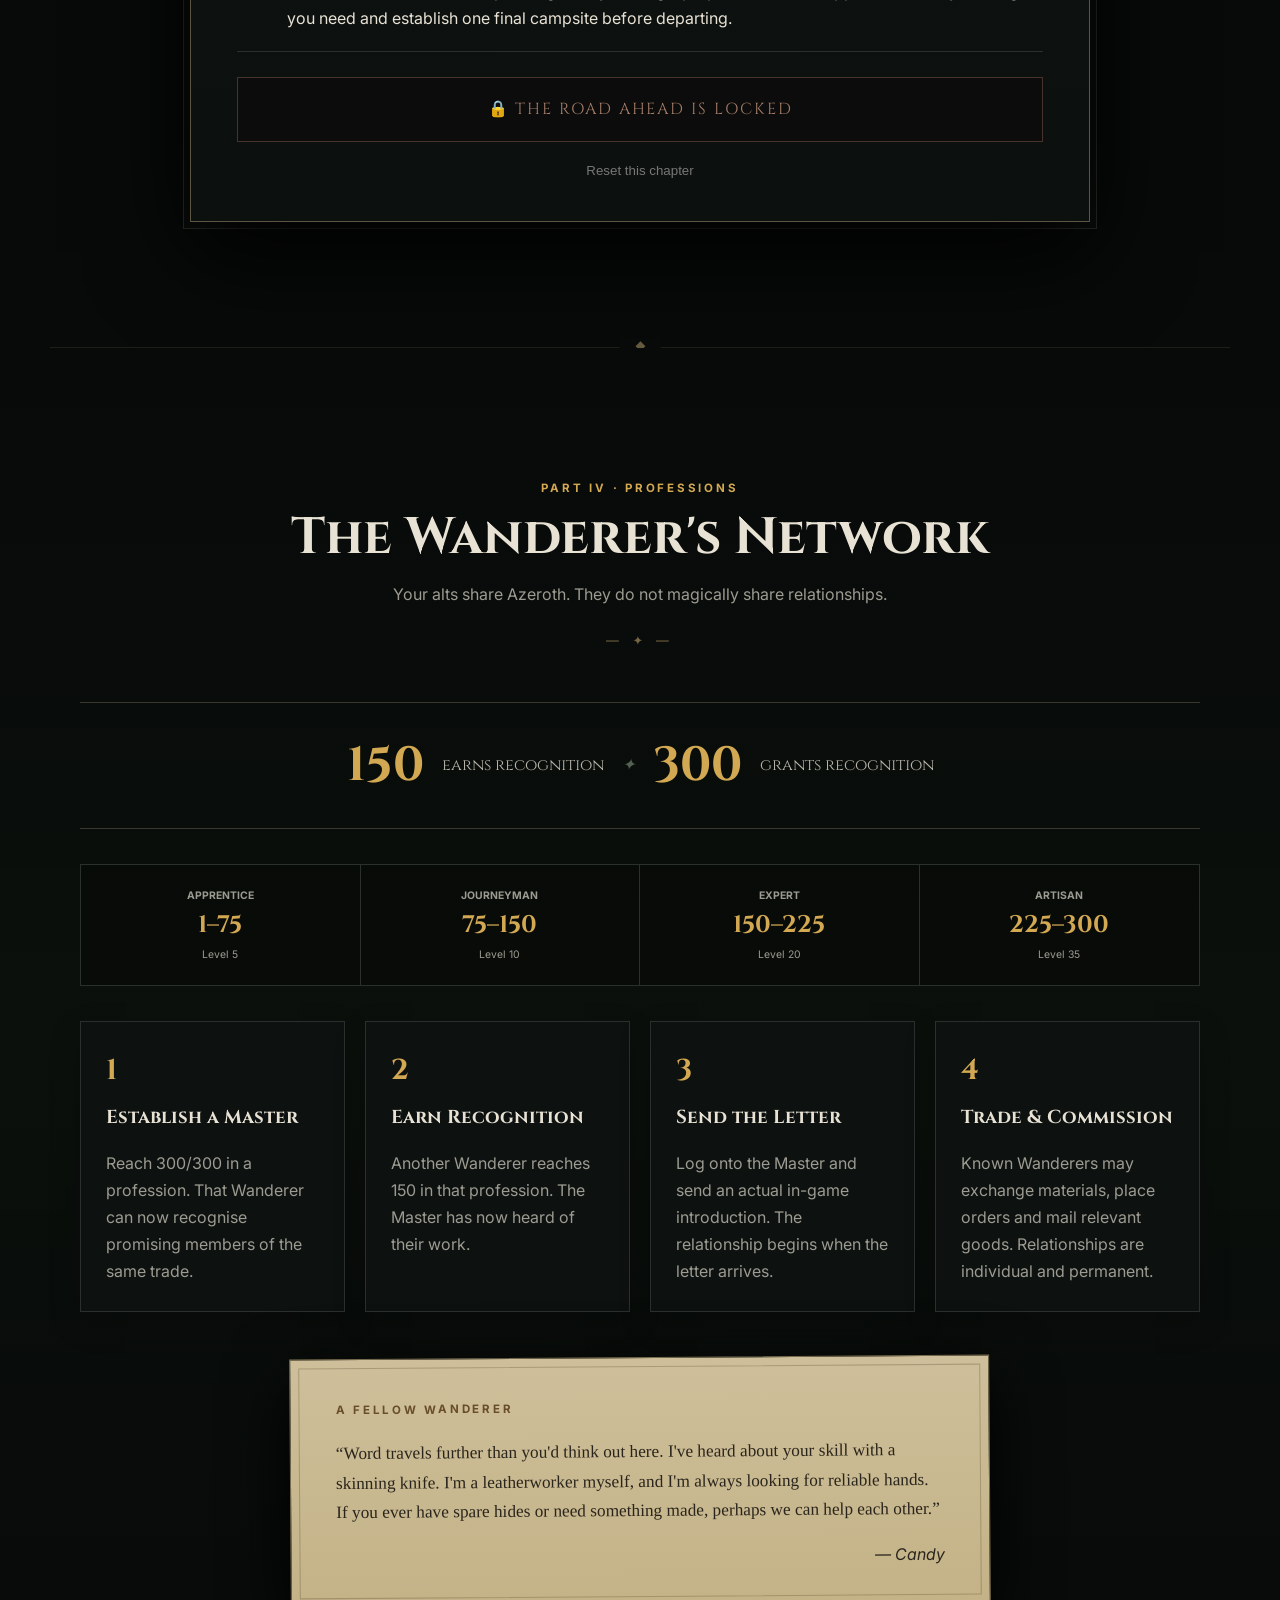
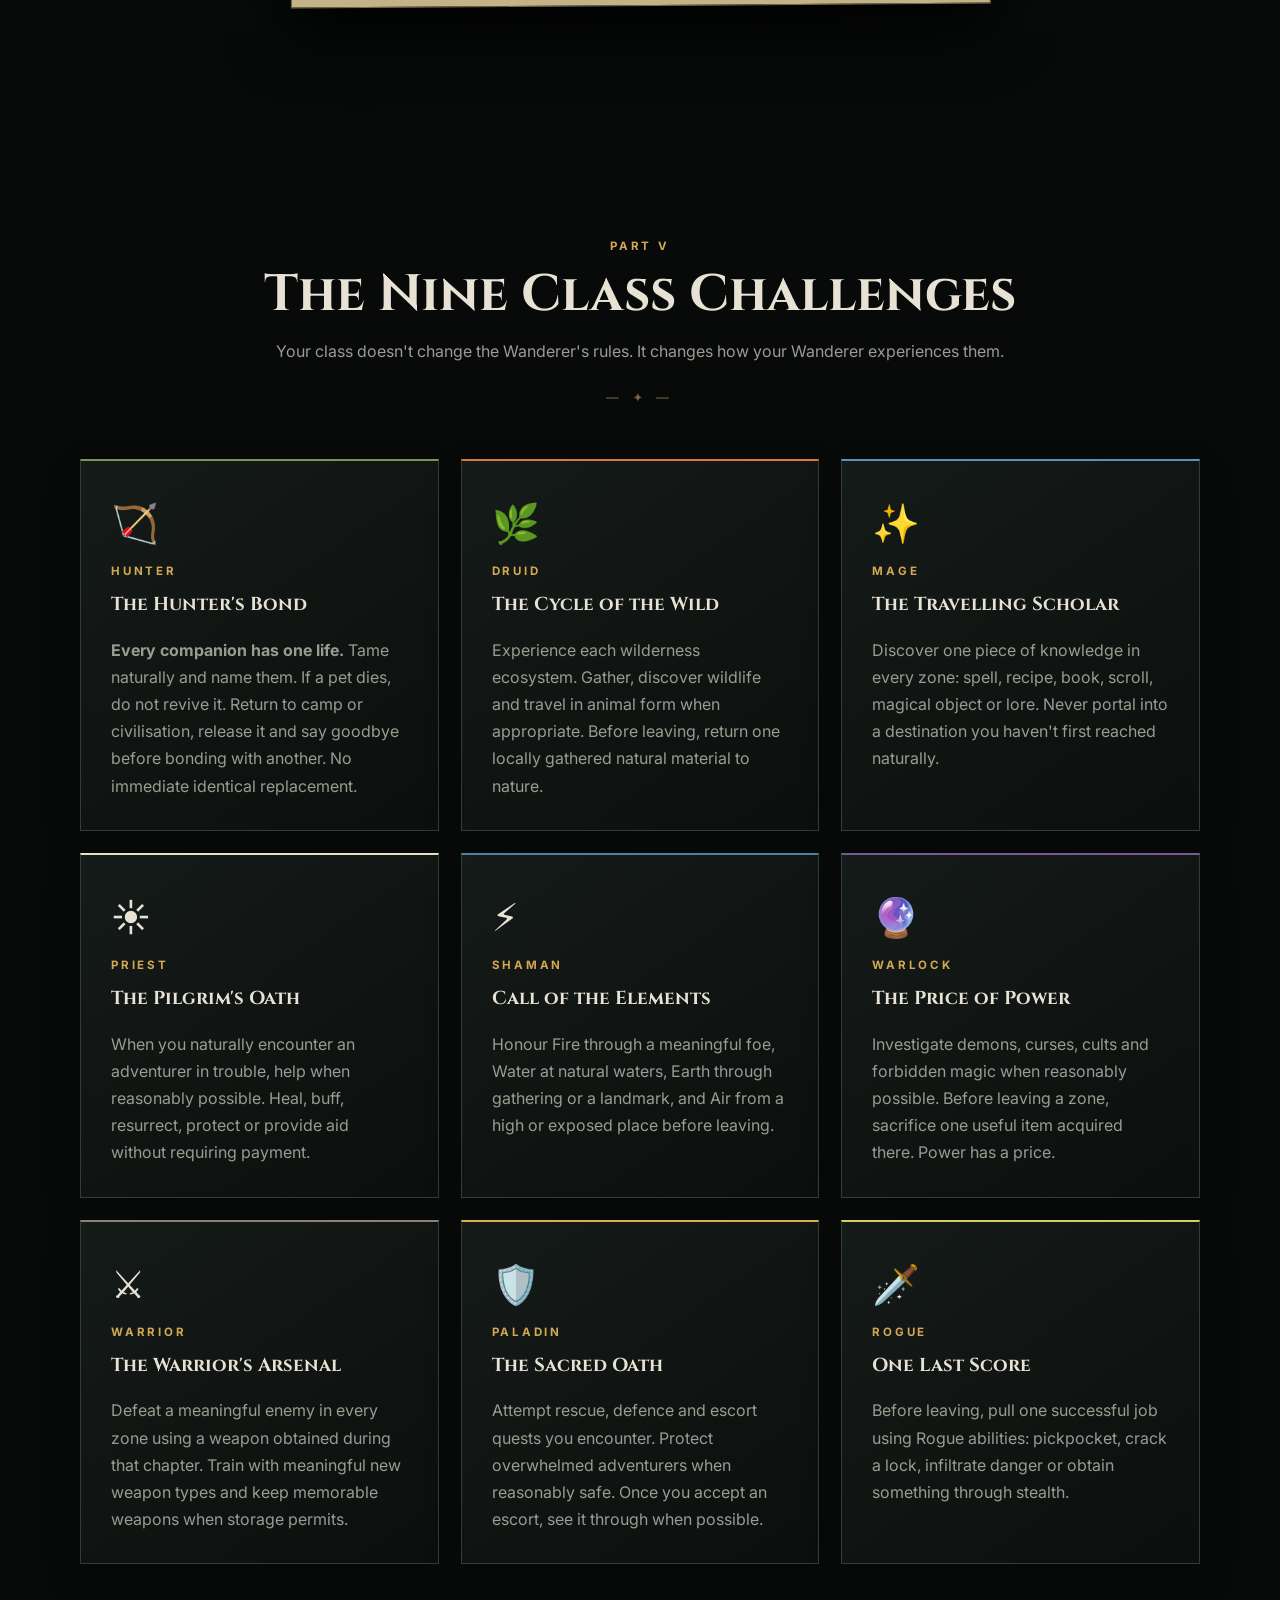
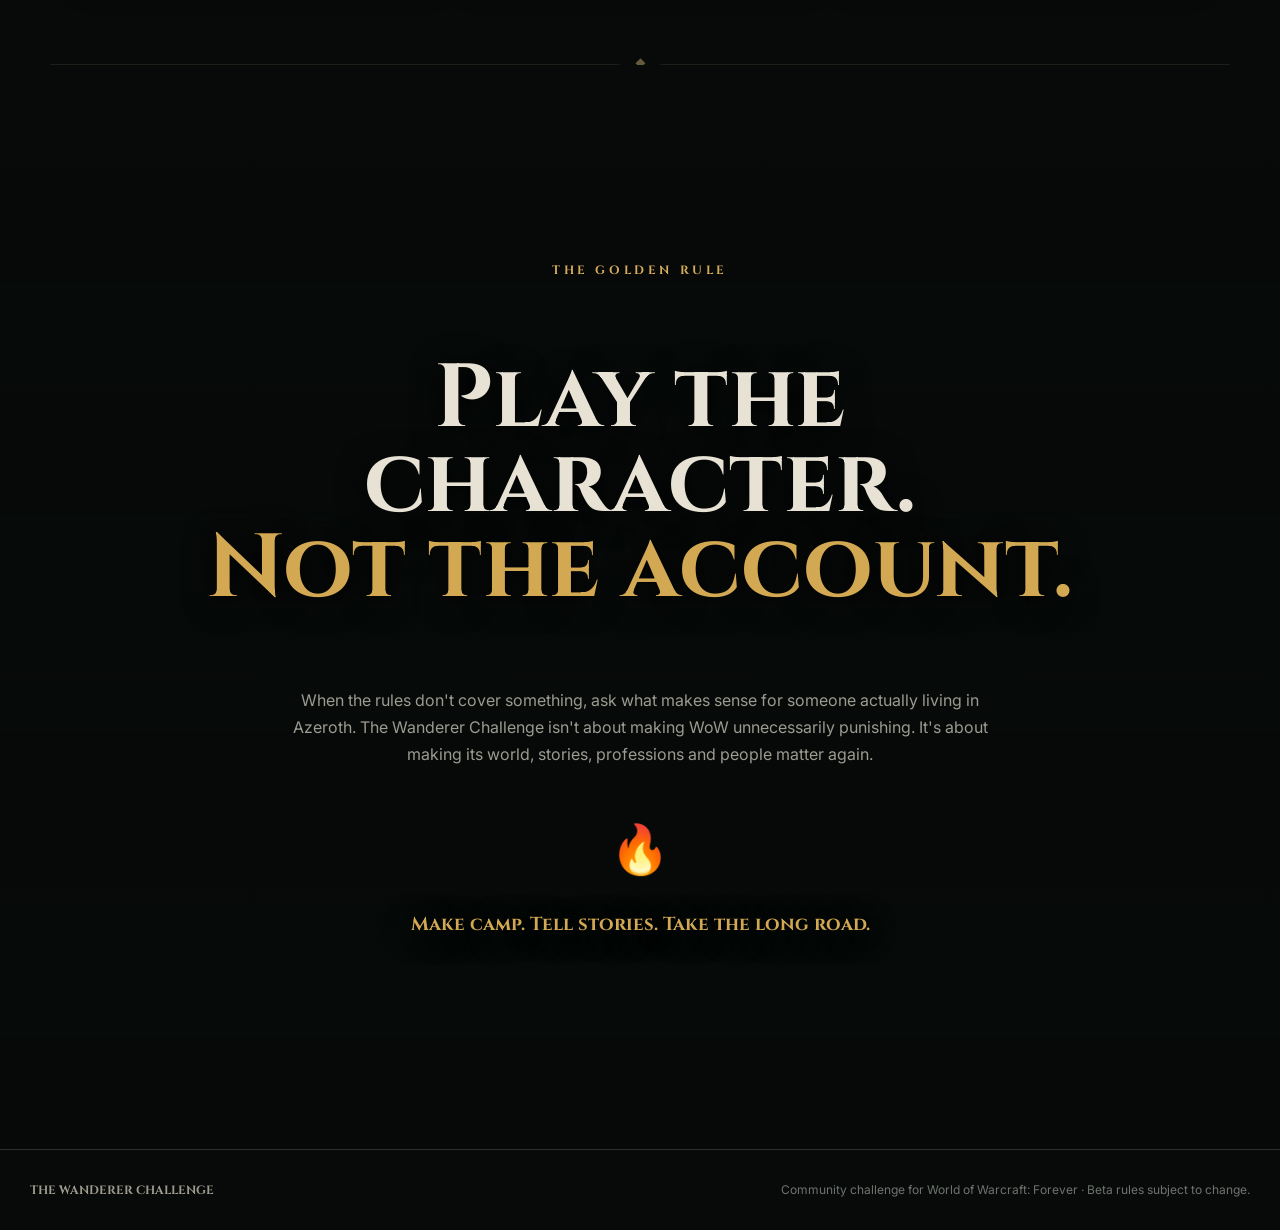
==== commit 1bd0d234: "Apply Challenge Draft v0.3 visual layer" ====
--- a/index.html
+++ b/index.html
@@ -1,7 +1,7 @@
 <!doctype html>
 <html lang="en"><head><meta charset="utf-8"><meta name="viewport" content="width=device-width,initial-scale=1">
 <title>WoW Forever: The Wanderer Challenge</title><meta name="description" content="An immersive, zone-locked, rags-to-riches World of Warcraft: Forever challenge.">
-<link rel="stylesheet" href="style.css"></head>
+<link rel="stylesheet" href="style.css"><link rel="stylesheet" href="draft-v03.css"></head>
 <body>
 <header class="hero"><div class="heroShade"></div><div class="heroInner"><span class="eyebrow">WORLD OF WARCRAFT: FOREVER</span><h1>THE WANDERER<br><i>CHALLENGE</i></h1><p class="tag">Don't level through Azeroth. <b>Live in it.</b></p><p class="lede">An immersive, zone-locked, rags-to-riches survival challenge built around exploration, storytelling, professions, camping and community.</p><a class="cta" href="#code">BEGIN YOUR JOURNEY ↓</a></div></header>
 <nav><a href="#code">The Code</a><a href="#passage">Passage</a><a href="#journey">Zone Journey</a><a href="#network">Network</a><a href="#classes">Classes</a></nav>
--- a/style.css
+++ b/style.css
@@ -5,4 +5,4 @@
 main>section{max-width:1180px;margin:auto;padding:100px 30px}.intro{display:grid;grid-template-columns:1.2fr 1fr;gap:80px;align-items:center}.intro h2,.sectionHead h2{font-size:clamp(2.1rem,4vw,4rem);line-height:1.05;margin:.2em 0}.intro>p{color:var(--muted);font-size:1.05rem}.sectionHead{text-align:center;max-width:800px;margin:0 auto 50px}.sectionHead p{color:var(--muted)}.rules{display:grid;grid-template-columns:repeat(2,1fr);gap:1px;background:var(--line);border:1px solid var(--line)}.rules article{background:var(--paper);padding:38px}.rules article>b{font-family:Cinzel;color:var(--gold);font-size:2rem}.rules h3,.steps h3,.classGrid h3{font-family:Cinzel;margin:.3em 0}.rules p,.steps p,.classGrid p{color:var(--muted);margin-bottom:0}.panel{border:1px solid #4a3b24;background:linear-gradient(135deg,#151713,#101310);margin-top:40px!important}.big{font-family:Cinzel,serif;text-align:center;font-size:1.4rem}.big em{color:var(--gold);font-style:normal}.wealth{display:grid;grid-template-columns:repeat(5,1fr);border:1px solid #4a3b24;margin:35px 0}.wealth div{text-align:center;padding:25px 10px;border-right:1px solid #4a3b24}.wealth div:last-child{border:0}.wealth small{display:block;color:var(--muted);font-size:.65rem}.wealth strong{display:block;font-family:Cinzel;font-size:2rem;color:var(--gold)}.note{text-align:center;color:var(--muted);font-size:.8rem}
 .tracker{max-width:850px;margin:auto;border:1px solid #414945;background:var(--paper);padding:30px;box-shadow:0 25px 70px #000}.trackerTop{display:flex;justify-content:space-between;align-items:center;border-bottom:1px solid var(--line);padding-bottom:20px}.trackerTop h3{font-family:Cinzel;font-size:2rem;margin:5px 0}.ring{text-align:center}.ring strong{display:block;color:var(--gold);font-family:Cinzel;font-size:1.7rem}.ring small{font-size:.6rem;color:var(--muted)}.zoneName{display:block;color:var(--muted);font-size:.75rem;margin:20px 0}.zoneName input{width:100%;margin-top:6px;background:#0b0f0f;color:var(--ink);border:1px solid var(--line);padding:12px;font:inherit}.tracker #checks label{display:flex;gap:15px;padding:16px 8px;border-bottom:1px solid var(--line);cursor:pointer}.tracker input[type=checkbox]{accent-color:var(--gold);width:18px;height:18px;flex:none;margin-top:4px}.tracker label:has(input:checked) span{text-decoration:line-through;color:#6f746f}.locked{margin-top:25px;text-align:center;border:1px solid #46332b;padding:18px;color:#a57d69;font-family:Cinzel}.locked.open{border-color:#5f774d;color:#a9c58f;background:#11190f}.tracker button{display:block;margin:20px auto 0;background:none;color:#777;border:0;cursor:pointer}.network{max-width:none!important;background:linear-gradient(#0d1110,#111713,#0d1110)}.network>*{max-width:1120px;margin-left:auto;margin-right:auto}.motto{display:flex;align-items:center;justify-content:center;gap:18px;margin:35px auto;font-family:Cinzel}.motto strong{font-size:3rem;color:var(--gold)}.motto span{color:#b7b4a9}.motto i{color:#536052}.tiers{display:grid;grid-template-columns:repeat(4,1fr);border:1px solid var(--line)}.tiers div{padding:22px;text-align:center;border-right:1px solid var(--line)}.tiers div:last-child{border:0}.tiers b,.tiers small{display:block;color:var(--muted);font-size:.65rem}.tiers strong{font-family:Cinzel;color:var(--gold);font-size:1.5rem}.steps{display:grid;grid-template-columns:repeat(4,1fr);gap:20px;margin-top:35px}.steps article{background:#0d1110;border:1px solid var(--line);padding:25px}.steps article>b{color:var(--gold);font-family:Cinzel;font-size:1.8rem}.letter{max-width:700px!important;margin-top:45px!important;padding:35px 45px;background:#cbbf9b;color:#2a251c;transform:rotate(-.4deg);box-shadow:0 15px 50px #000}.letter>span{color:#684d2b}.letter p{font-family:Georgia,serif;font-size:1.08rem}.letter em{display:block;text-align:right}
 .classGrid{display:grid;grid-template-columns:repeat(3,1fr);gap:18px}.classGrid article{position:relative;background:linear-gradient(145deg,#141918,#0e1212);border:1px solid var(--line);padding:30px;min-height:320px;transition:.25s}.classGrid article:hover{transform:translateY(-5px);border-color:#665536}.classGrid article>div{font-size:2.4rem}.classGrid article:nth-child(1){border-top:2px solid #78935d}.classGrid article:nth-child(2){border-top:2px solid #d97942}.classGrid article:nth-child(3){border-top:2px solid #5b91b8}.classGrid article:nth-child(4){border-top:2px solid #e7dfc4}.classGrid article:nth-child(5){border-top:2px solid #4c80a1}.classGrid article:nth-child(6){border-top:2px solid #775a91}.classGrid article:nth-child(7){border-top:2px solid #8c8174}.classGrid article:nth-child(8){border-top:2px solid #d5b24b}.classGrid article:nth-child(9){border-top:2px solid #d5d05b}.final{text-align:center;max-width:900px!important;padding-top:150px!important;padding-bottom:150px!important}.final h2{font-size:clamp(3rem,7vw,6rem);line-height:.95}.final p{color:var(--muted);max-width:720px;margin:30px auto}.final>div{font-size:3rem;margin-top:40px}.final h3{font-family:Cinzel;color:var(--gold)}footer{border-top:1px solid var(--line);padding:30px;display:flex;justify-content:space-between;color:#6f736e;font-size:.75rem}footer b{font-family:Cinzel;color:#9e9a8d}
-@media(max-width:800px){nav{gap:14px;overflow:auto;justify-content:flex-start}.intro{grid-template-columns:1fr;gap:20px}.rules,.classGrid{grid-template-columns:1fr}.wealth{grid-template-columns:1fr 1fr}.wealth div{border-bottom:1px solid #4a3b24}.tiers,.steps{grid-template-columns:1fr 1fr}.motto{flex-wrap:wrap}.hero{min-height:80vh}main>section{padding:70px 18px}.letter{padding:28px}.tracker{padding:18px}footer{flex-direction:column;gap:8px}}+@media(max-width:800px){nav{gap:14px;overflow:auto;justify-content:flex-start}.intro{grid-template-columns:1fr;gap:20px}.rules,.classGrid{grid-template-columns:1fr}.wealth{grid-template-columns:1fr 1fr}.wealth div{border-bottom:1px solid #4a3b24}.tiers,.steps{grid-template-columns:1fr 1fr}.motto{flex-wrap:wrap}.hero{min-height:80vh}main>section{padding:70px 18px}.letter{padding:28px}.tracker{padding:18px}footer{flex-direction:column;gap:8px}}
--- a/draft-v03.css
+++ b/draft-v03.css
@@ -0,0 +1,17 @@
+/* Challenge Draft v0.3 mock-up layer */
+body{background:#070a09}
+.hero{min-height:100vh;background:linear-gradient(180deg,rgba(4,7,6,.12),rgba(4,7,6,.28) 52%,#070a09 100%),radial-gradient(circle at 50% 74%,rgba(193,103,45,.38),transparent 22%),url('https://images.unsplash.com/photo-1511497584788-876760111969?auto=format&fit=crop&w=2200&q=90') center/cover}
+.heroShade{background:linear-gradient(90deg,rgba(2,5,4,.72),rgba(2,5,4,.12) 50%,rgba(2,5,4,.72))}
+.heroInner:before{content:"✦  CHALLENGE DRAFT v0.3  ✦";display:block;margin:0 auto 28px;color:#b89555;font:600 .66rem/1 Cinzel,serif;letter-spacing:.25em}
+.hero h1{letter-spacing:-.035em;text-shadow:0 4px 10px #000,0 18px 60px #000}.lede{font-family:Georgia,serif}.cta{background:rgba(7,10,9,.45);font-family:Cinzel,serif}
+main>section{position:relative}main>section:not(.network):not(.final){border-bottom:1px solid rgba(113,102,72,.22)}main>section:not(.network):not(.final):after{content:"◆";display:block;position:absolute;bottom:-8px;left:50%;transform:translateX(-50%);color:#665a3e;background:#070a09;padding:0 15px;font-size:.65rem}
+.sectionHead:after{content:"—  ✦  —";display:block;color:#756544;font-size:.8rem;letter-spacing:.35em;margin-top:22px}
+.rules{gap:18px;background:none;border:0}.rules article{position:relative;border:1px solid #343a32;background:linear-gradient(145deg,rgba(20,27,23,.96),rgba(11,15,13,.98));padding:42px;box-shadow:0 16px 45px rgba(0,0,0,.18)}.rules article:before{content:"";position:absolute;inset:7px;border:1px solid rgba(215,173,91,.09);pointer-events:none}
+.panel{max-width:none!important;border-left:0;border-right:0;background:linear-gradient(90deg,rgba(7,10,9,.97),rgba(16,18,14,.86),rgba(7,10,9,.97)),url('https://images.unsplash.com/photo-1500530855697-b586d89ba3ee?auto=format&fit=crop&w=2200&q=80') center/cover;background-attachment:fixed}.panel>*{max-width:1120px;margin-left:auto;margin-right:auto}.wealth{background:rgba(5,8,6,.64);box-shadow:0 20px 60px rgba(0,0,0,.25)}
+#journey{padding-top:125px;padding-bottom:125px;background:radial-gradient(circle at 50% 62%,rgba(83,98,72,.10),transparent 35%)}
+.tracker{position:relative;max-width:900px;background:linear-gradient(rgba(17,22,19,.96),rgba(12,16,14,.98));border:1px solid #5b5542;padding:42px 46px;box-shadow:0 30px 90px #000,0 0 0 6px #0b0e0c,0 0 0 7px #2d3029}.tracker:before,.tracker:after{content:"✦";position:absolute;color:#806e45;background:#0d110f;padding:0 9px;top:-12px}.tracker:before{left:28px}.tracker:after{right:28px}.trackerTop h3{font-size:2.35rem}.zoneName input{background:#080b09;border-color:#45483d;font-family:Cinzel,serif}.tracker #checks label{padding:19px 10px;transition:.2s}.tracker #checks label:hover{background:rgba(215,173,91,.035)}.tracker #checks label span b{font-family:Cinzel,serif;color:#e7dfcd;font-size:.93rem}.tracker input[type=checkbox]{appearance:none;border:1px solid #75633d;background:#0b0e0c;display:grid;place-content:center}.tracker input[type=checkbox]:checked:after{content:"✦";color:#d7ad5b;font-size:.8rem}.tracker label:has(input:checked) span{text-decoration:none;color:#666d64}.tracker label:has(input:checked) span b{text-decoration:line-through;color:#7c8178}.locked{letter-spacing:.12em;background:#0b0c0b}
+.network{padding-top:125px!important;padding-bottom:125px!important;background:linear-gradient(180deg,rgba(7,10,9,.98),rgba(12,17,13,.88),rgba(7,10,9,.98)),url('https://images.unsplash.com/photo-1441974231531-c6227db76b6e?auto=format&fit=crop&w=2200&q=80') center/cover}.motto{border-top:1px solid #39382e;border-bottom:1px solid #39382e;padding:22px}.tiers{background:rgba(7,10,8,.72)}.steps article{box-shadow:0 12px 30px rgba(0,0,0,.2)}
+.letter{position:relative;background:linear-gradient(rgba(212,197,159,.97),rgba(202,184,139,.97));border:1px solid #786b4e;box-shadow:0 22px 65px #000}.letter:before{content:"";position:absolute;inset:8px;border:1px solid rgba(77,59,32,.28);pointer-events:none}
+.classGrid{gap:22px}.classGrid article{overflow:hidden;border-color:#353b35;background:linear-gradient(145deg,#151b18,#0b0f0d);box-shadow:0 16px 35px rgba(0,0,0,.18)}
+.final{max-width:none!important;background:linear-gradient(180deg,#070a09,rgba(7,10,9,.76),rgba(7,10,9,.94)),url('https://images.unsplash.com/photo-1500534314209-a25ddb2bd429?auto=format&fit=crop&w=2200&q=80') center/cover;padding-top:190px!important;padding-bottom:190px!important}.final>*{max-width:900px;margin-left:auto!important;margin-right:auto!important}.final>span{font:700 .75rem Cinzel,serif;letter-spacing:.3em;color:#d7ad5b}.final h2,.final h3{text-shadow:0 5px 30px #000}
+@media(max-width:800px){.heroInner:before{font-size:.55rem}.panel{background-attachment:scroll}.tracker{padding:28px 20px}.rules{gap:12px}.final{padding-top:120px!important;padding-bottom:120px!important}}
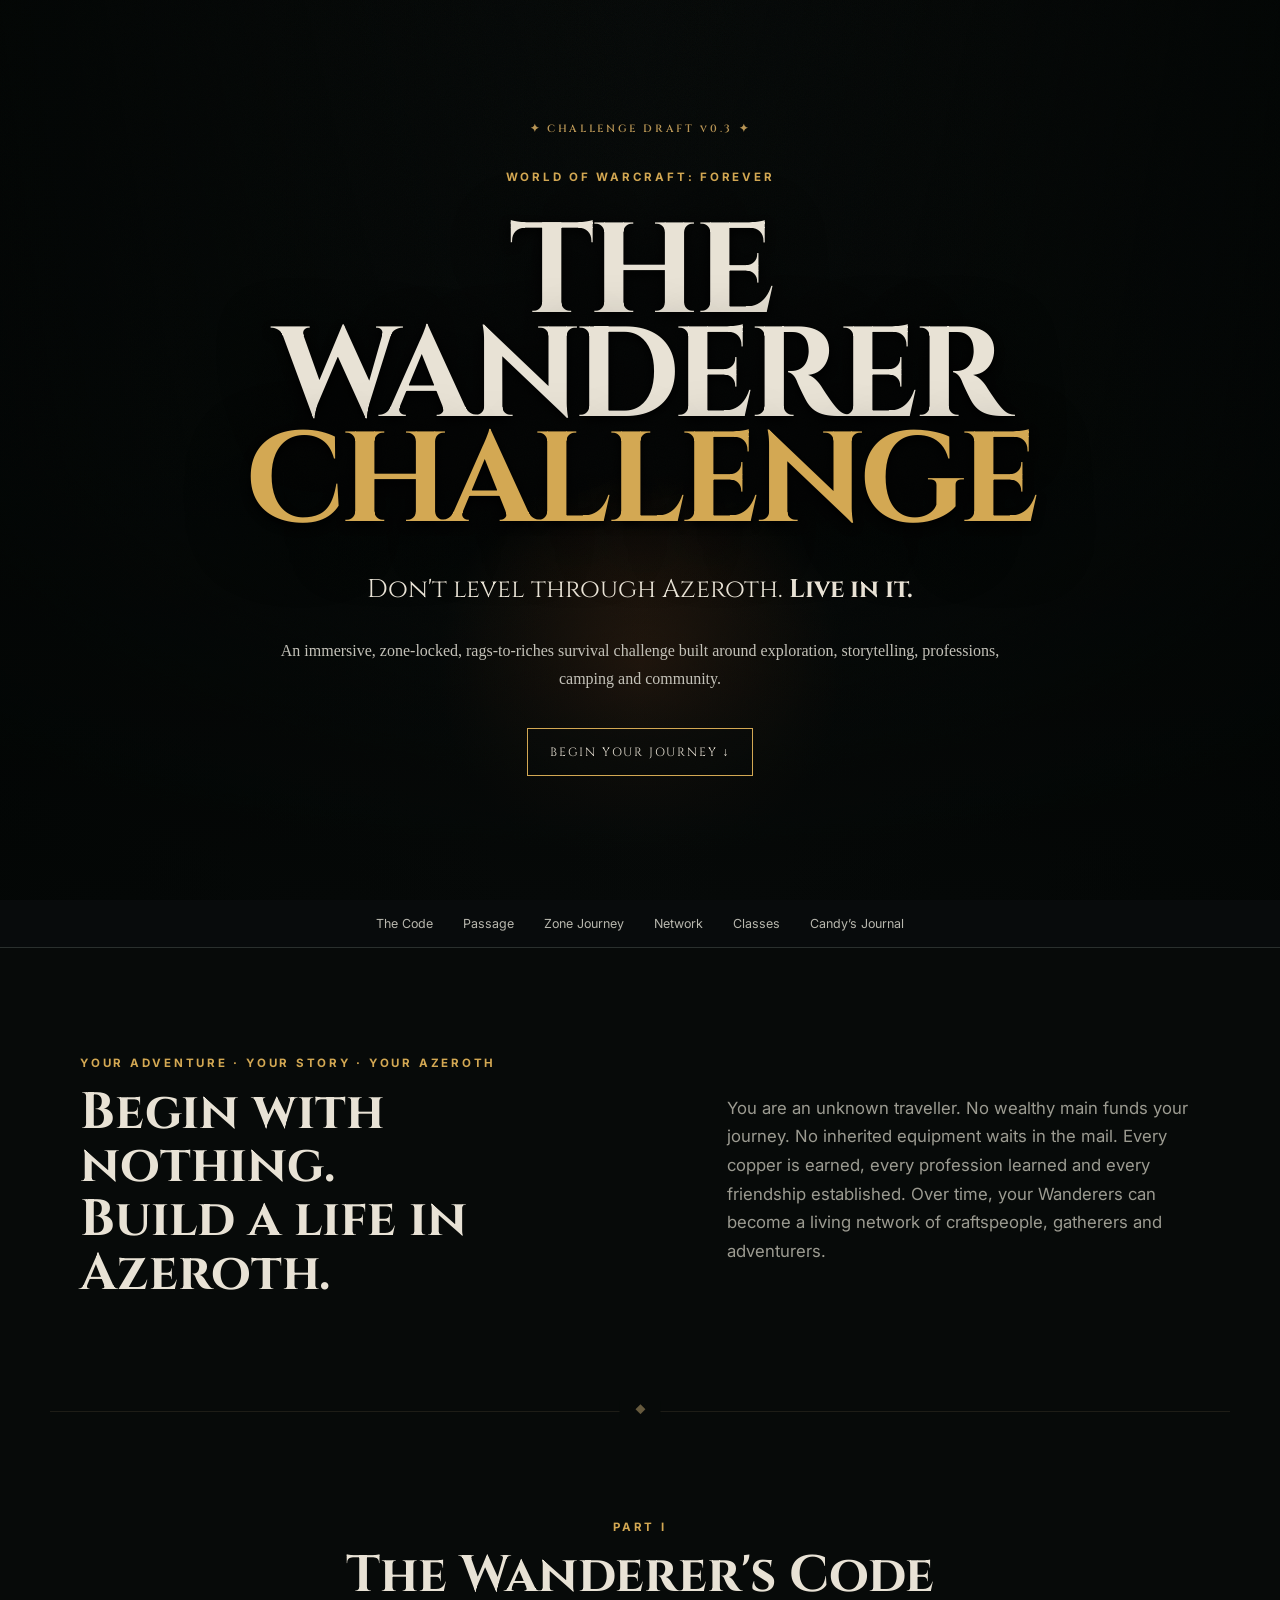
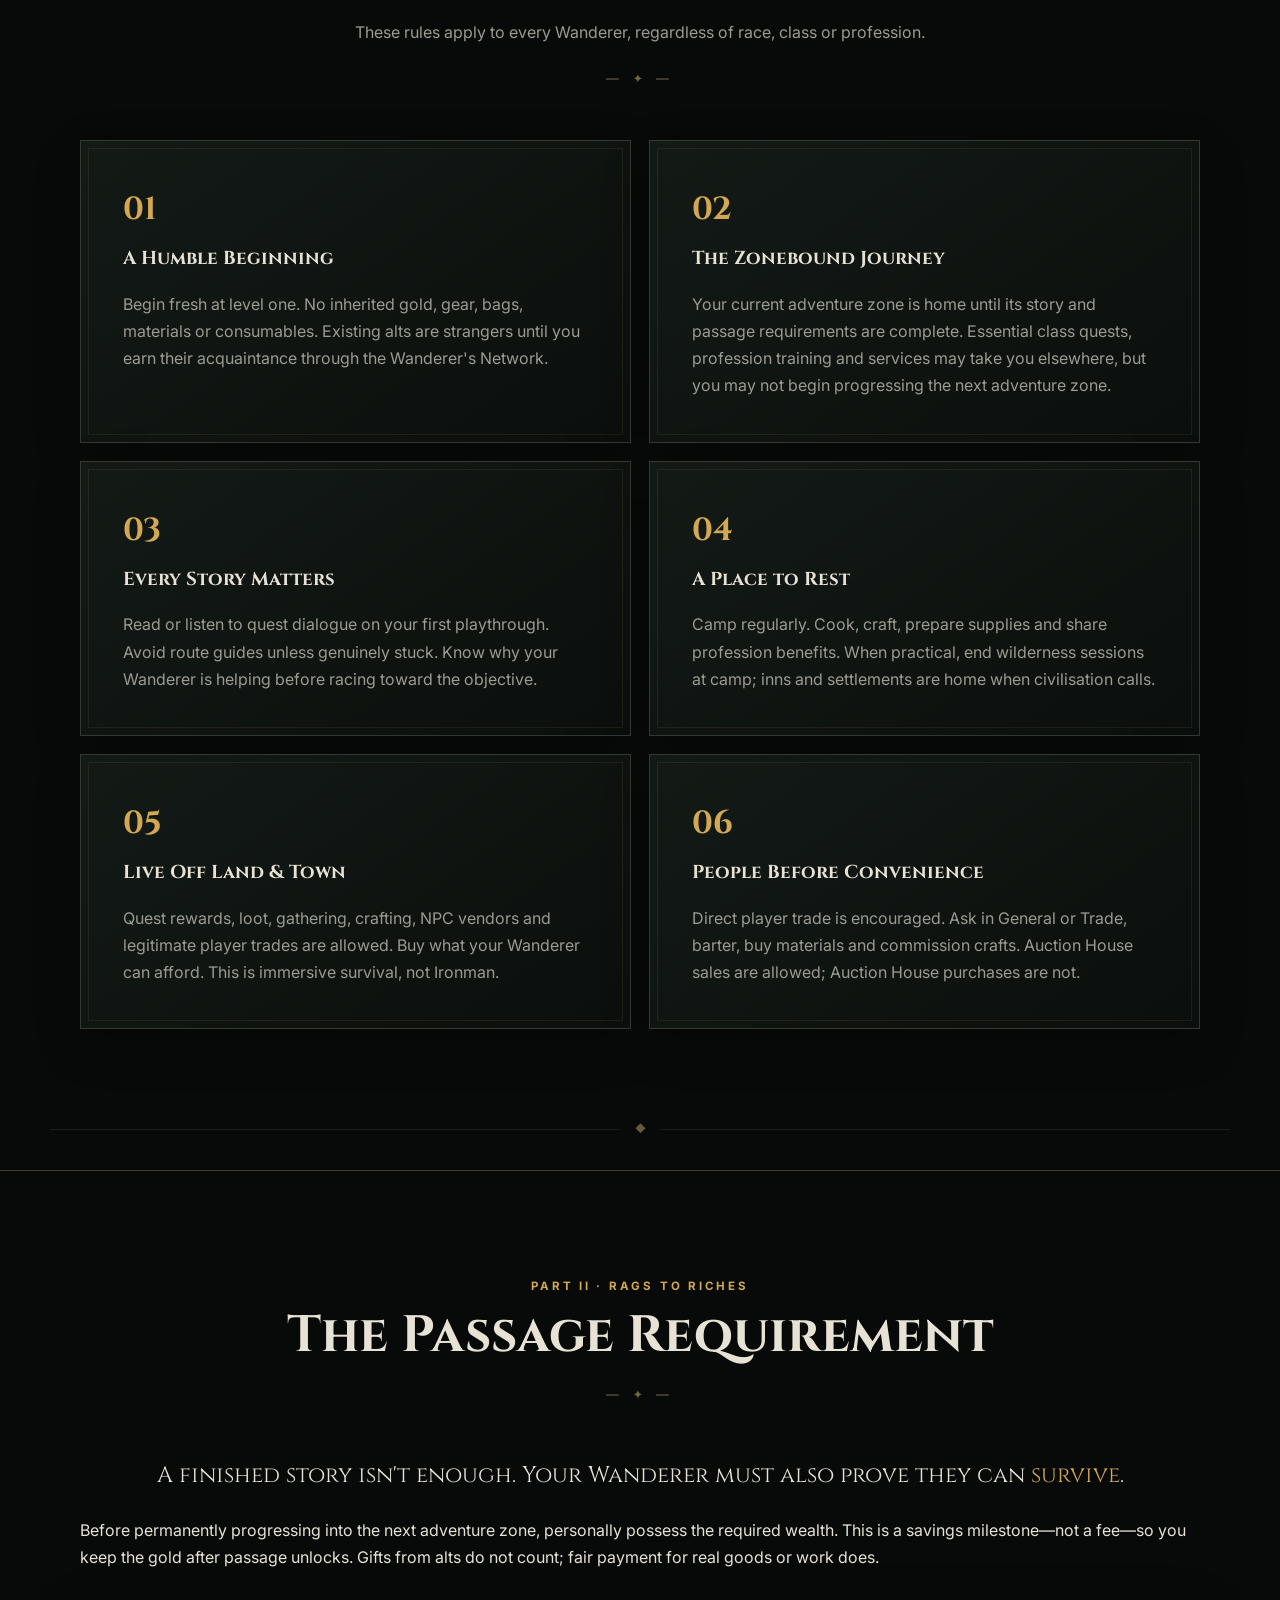
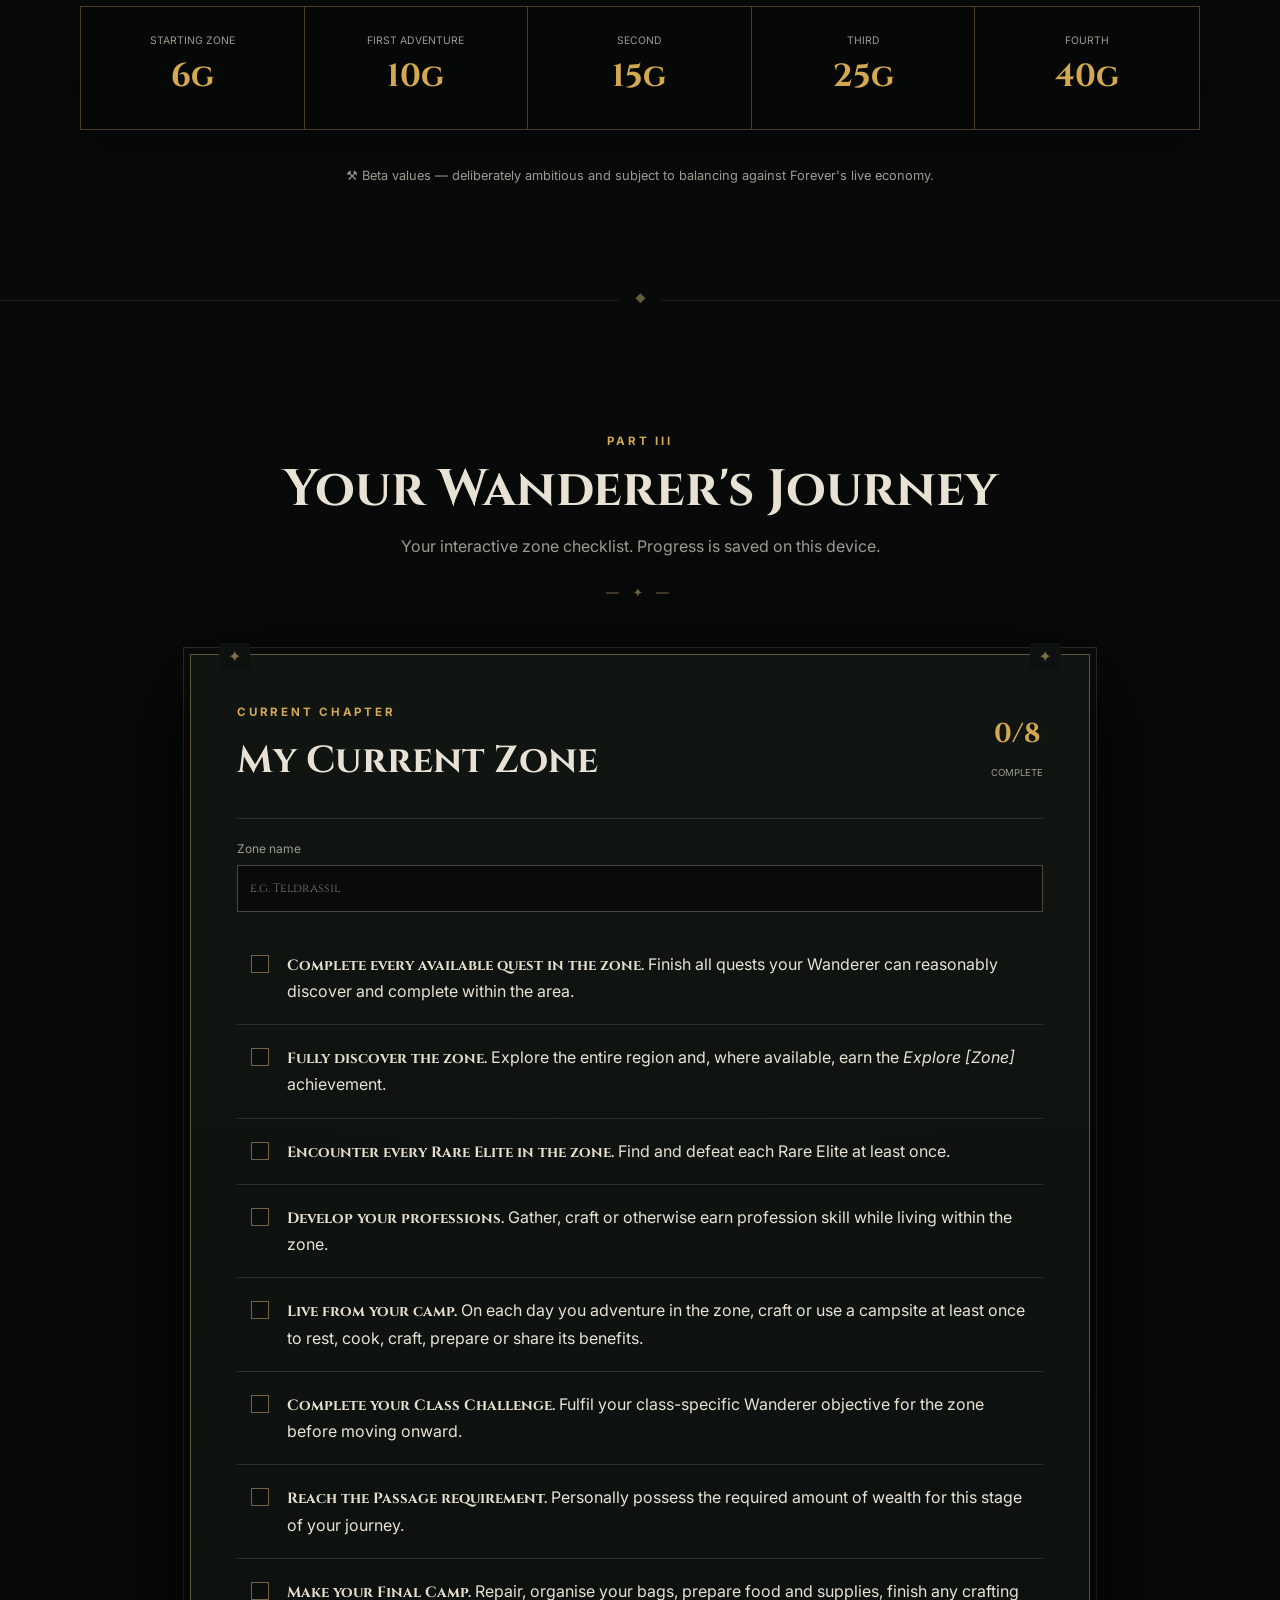
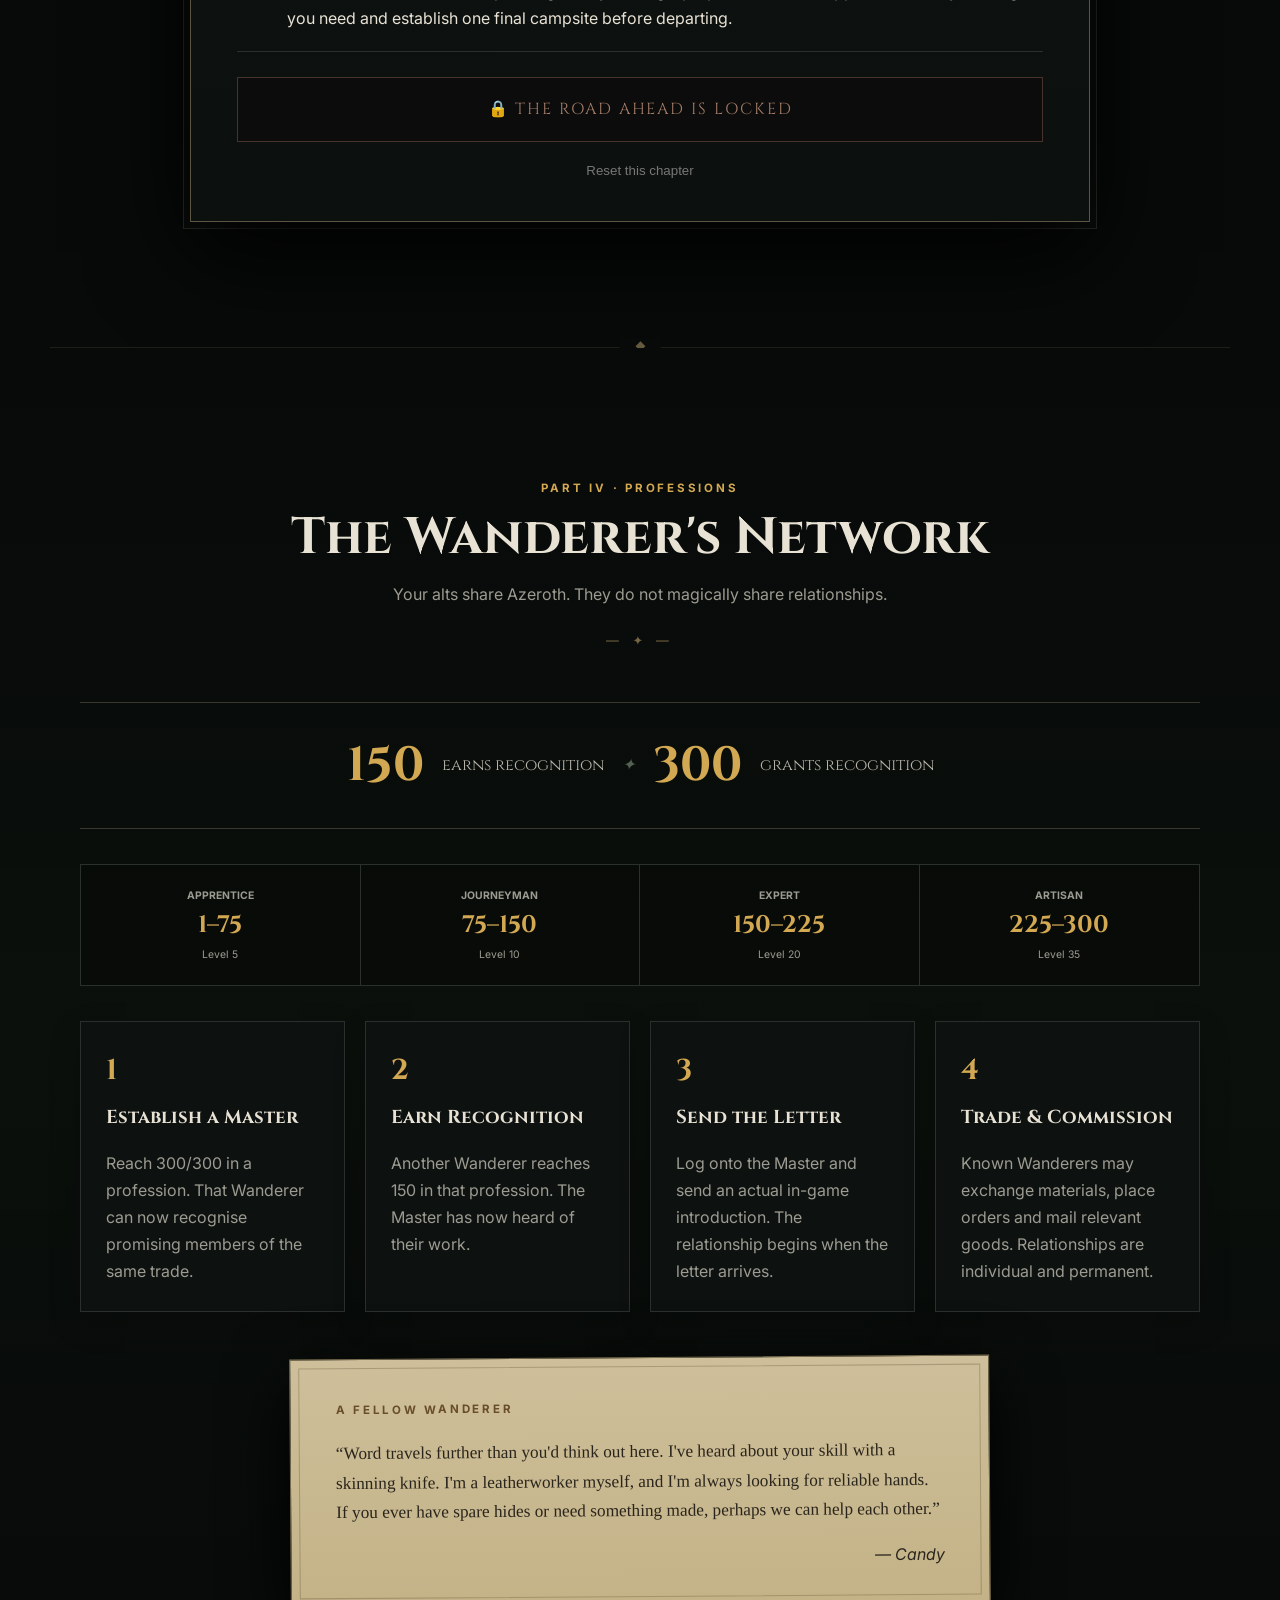
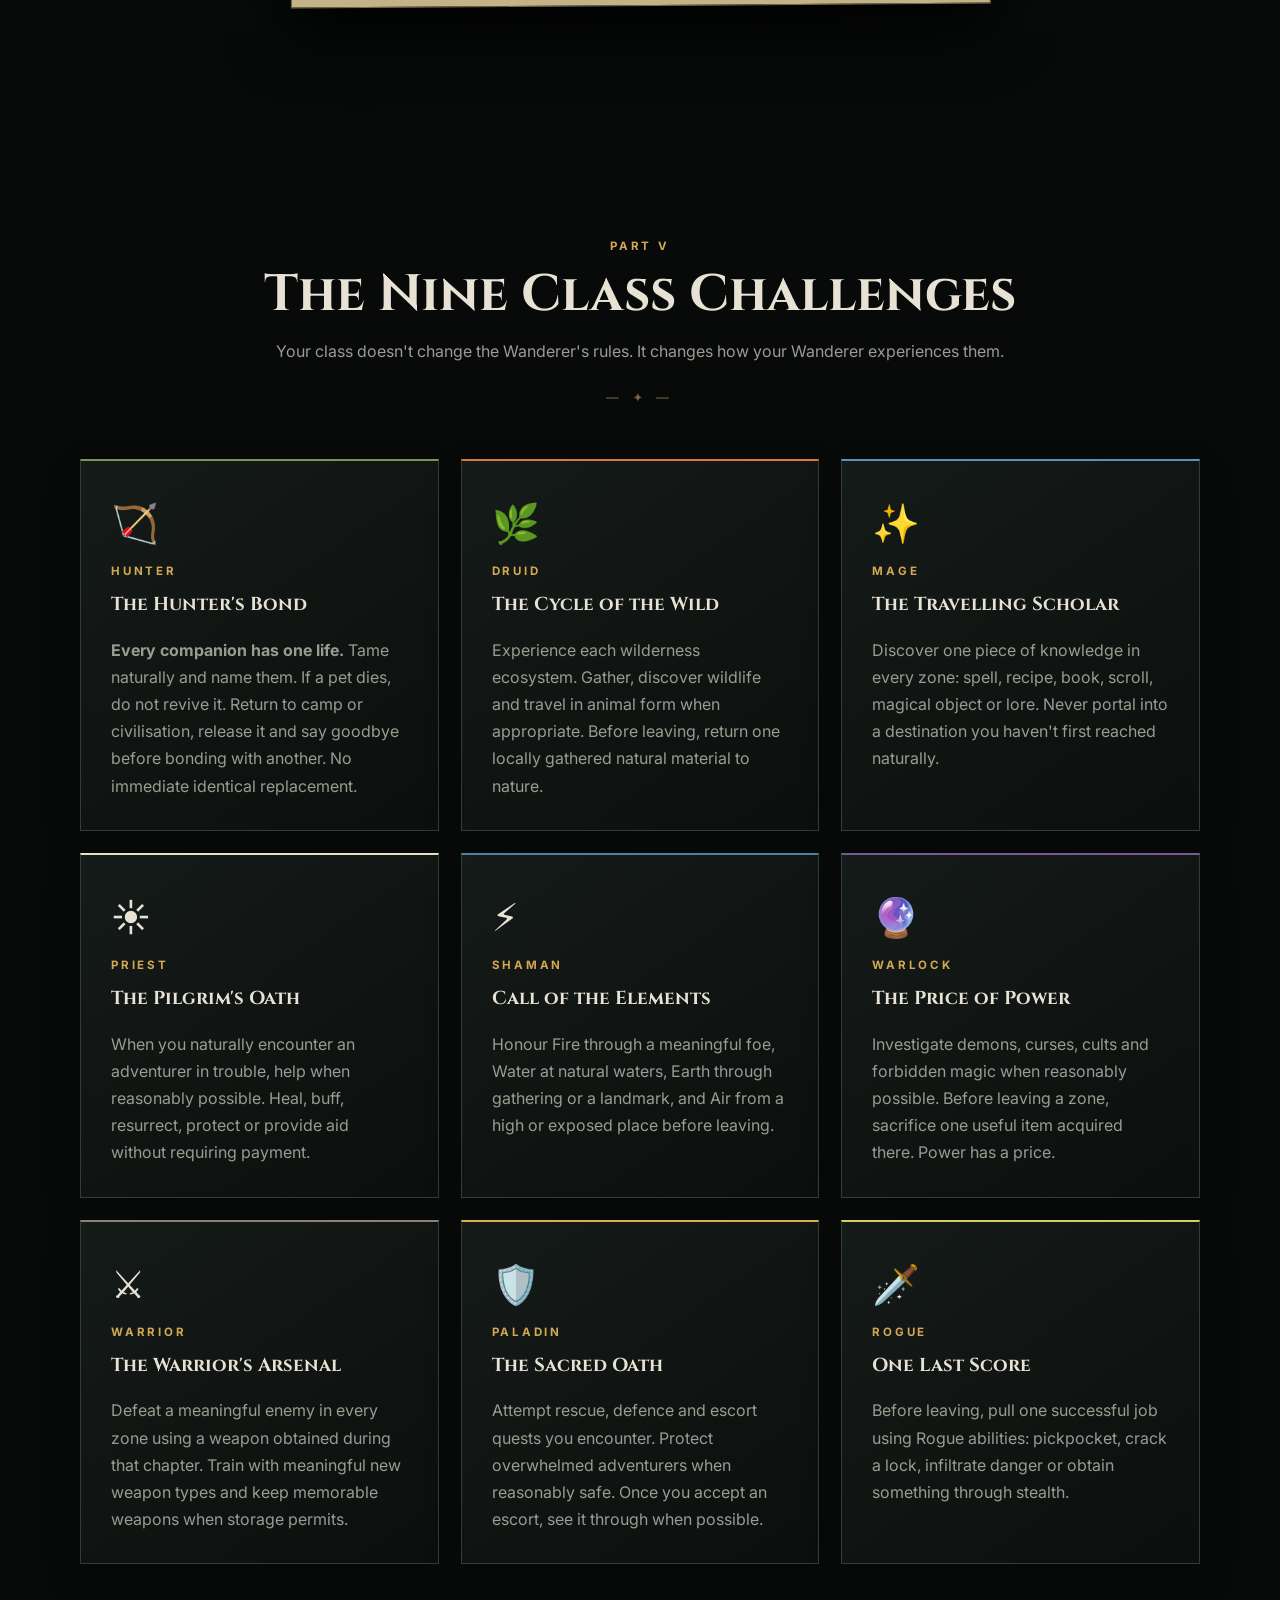
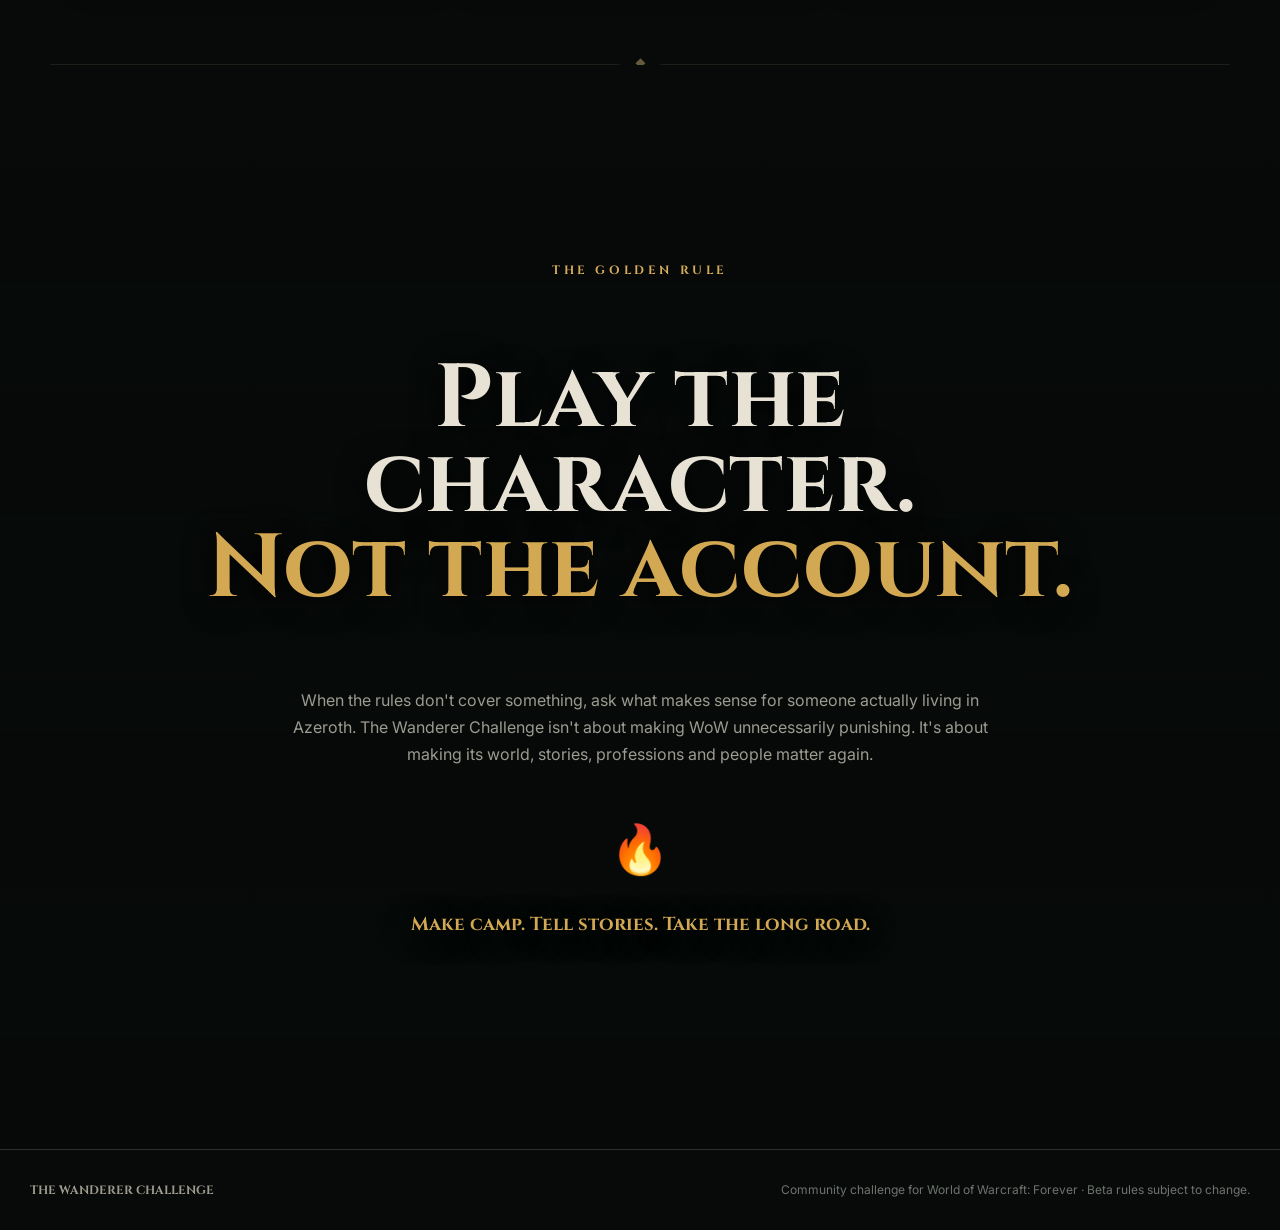
==== commit 25fd3251: "Link Candy beta journal from challenge site" ====
--- a/index.html
+++ b/index.html
@@ -4,7 +4,7 @@
 <link rel="stylesheet" href="style.css"><link rel="stylesheet" href="draft-v03.css"></head>
 <body>
 <header class="hero"><div class="heroShade"></div><div class="heroInner"><span class="eyebrow">WORLD OF WARCRAFT: FOREVER</span><h1>THE WANDERER<br><i>CHALLENGE</i></h1><p class="tag">Don't level through Azeroth. <b>Live in it.</b></p><p class="lede">An immersive, zone-locked, rags-to-riches survival challenge built around exploration, storytelling, professions, camping and community.</p><a class="cta" href="#code">BEGIN YOUR JOURNEY ↓</a></div></header>
-<nav><a href="#code">The Code</a><a href="#passage">Passage</a><a href="#journey">Zone Journey</a><a href="#network">Network</a><a href="#classes">Classes</a></nav>
+<nav><a href="#code">The Code</a><a href="#passage">Passage</a><a href="#journey">Zone Journey</a><a href="#network">Network</a><a href="#classes">Classes</a><a href="journal.html">Candy’s Journal</a></nav>
 <main>
 <section class="intro"><div><span class="kicker">YOUR ADVENTURE · YOUR STORY · YOUR AZEROTH</span><h2>Begin with nothing.<br>Build a life in Azeroth.</h2></div><p>You are an unknown traveller. No wealthy main funds your journey. No inherited equipment waits in the mail. Every copper is earned, every profession learned and every friendship established. Over time, your Wanderers can become a living network of craftspeople, gatherers and adventurers.</p></section>
 
